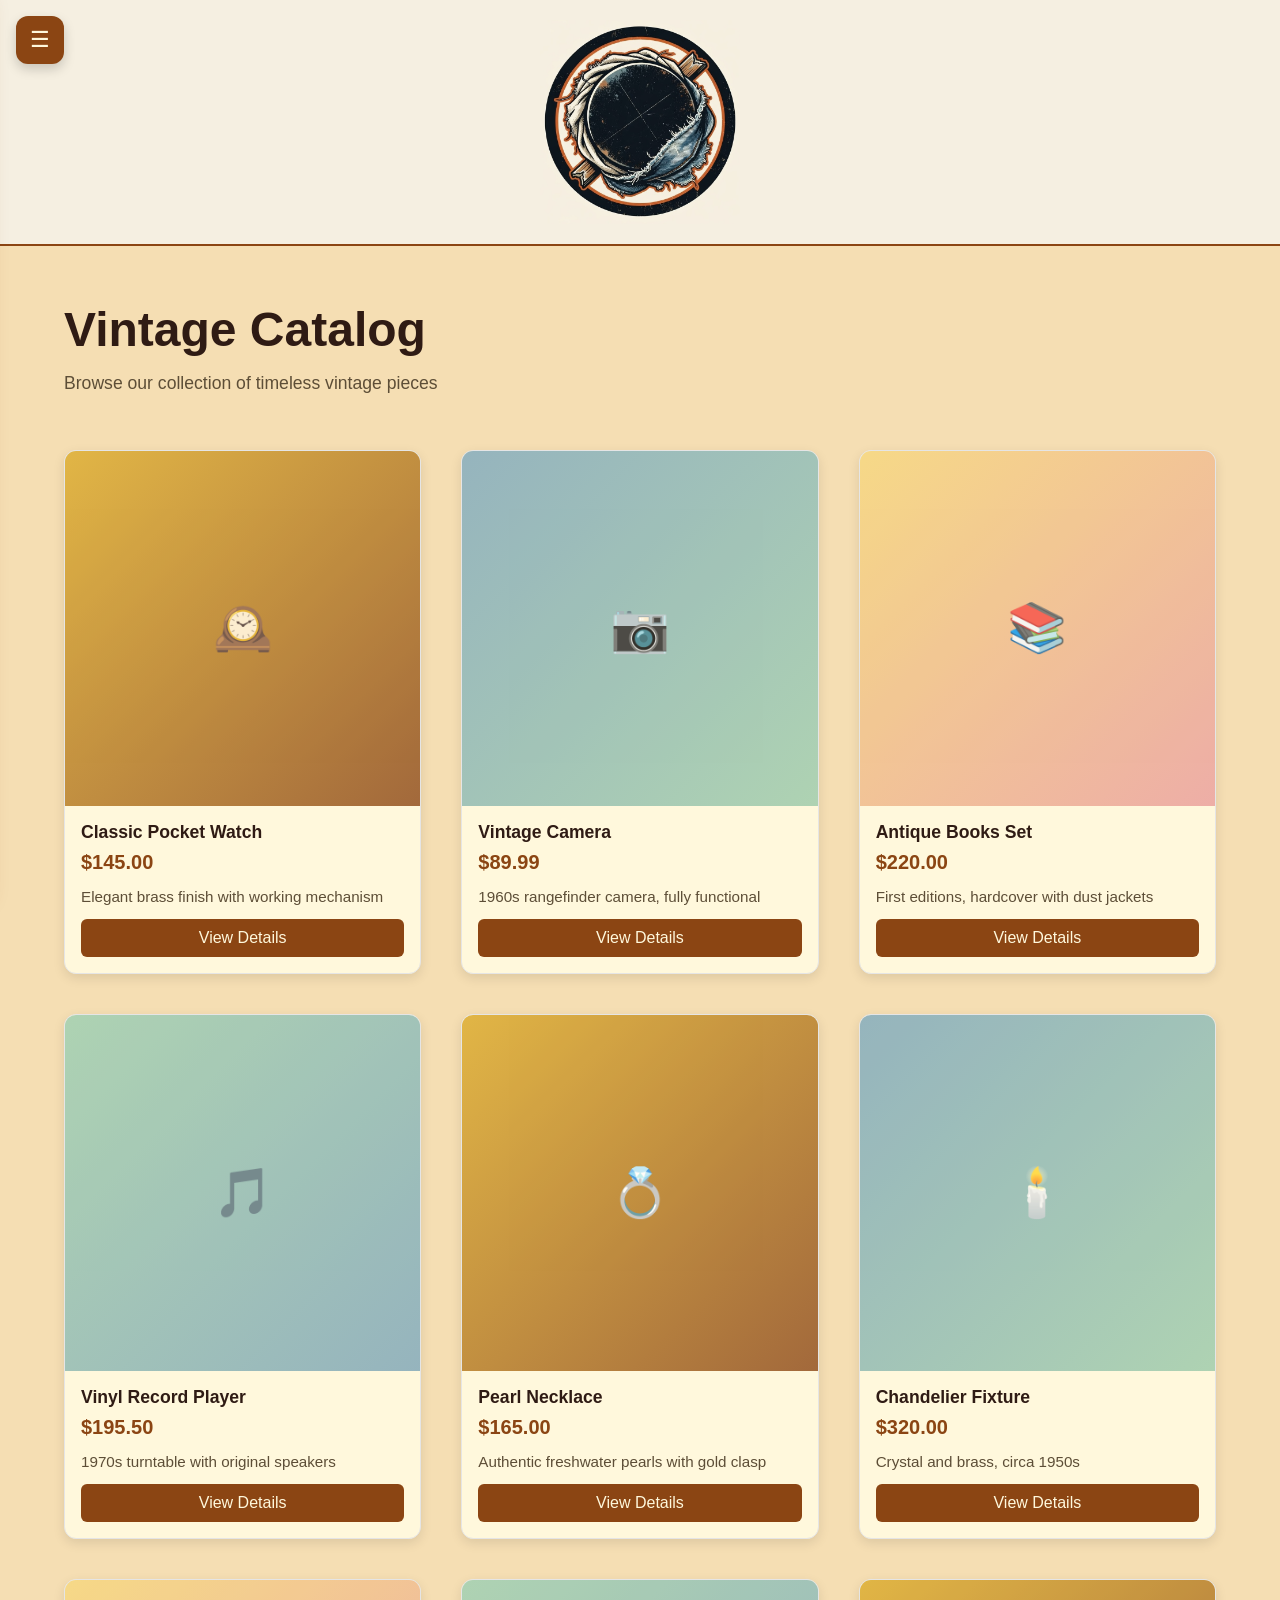
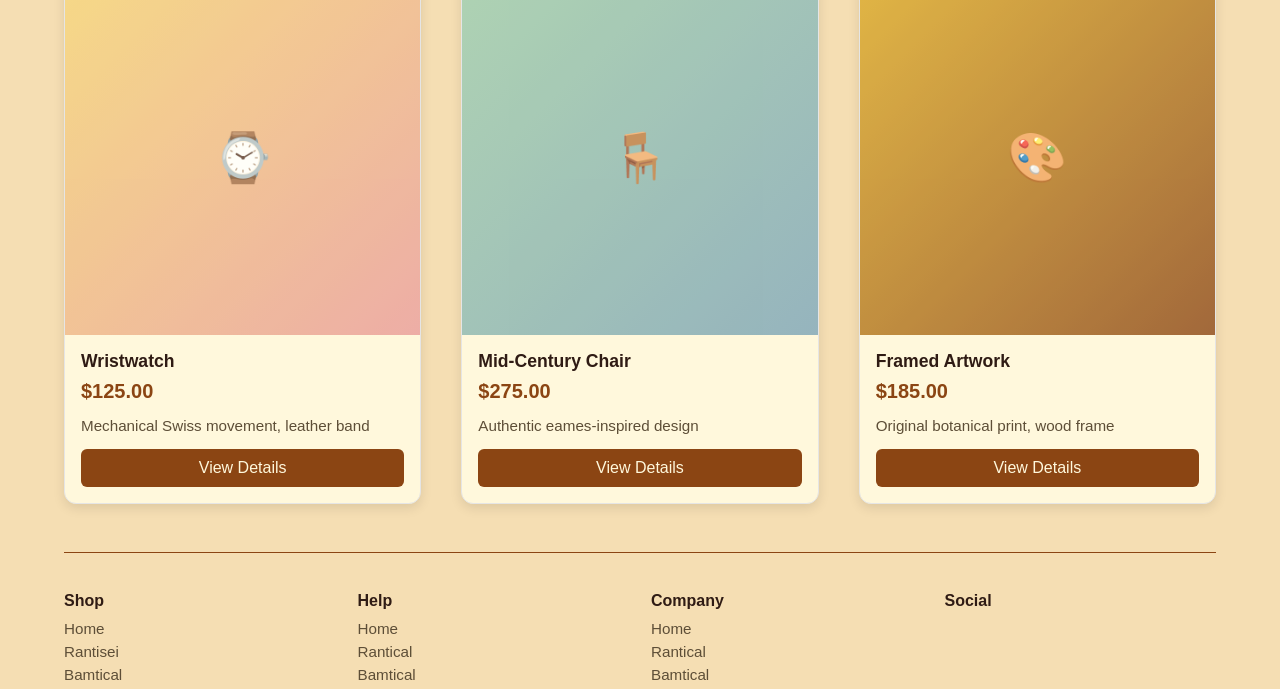
==== catalog.html @ 153472b5 "color scheme" ====
<!DOCTYPE html>
<html lang="en">
<head>
  <meta charset="UTF-8">
  <meta name="viewport" content="width=device-width, initial-scale=1.0">
  <title>Catalog - Vintage Shop</title>
  <link rel="stylesheet" href="style.css">
  <style>
    .catalog-header {
      padding: 24px 0;
      margin-bottom: 32px;
    }

    .catalog-header h1 {
      font-size: clamp(2rem, 4vw, 3rem);
      margin: 0 0 16px 0;
      color: var(--text);
    }

    .catalog-header p {
      font-size: 1.1rem;
      color: var(--muted);
      margin: 0;
    }

    .catalog-grid {
      display: grid;
      grid-template-columns: repeat(auto-fill, minmax(280px, 1fr));
      gap: 40px;
      margin-bottom: 48px;
    }

    .catalog-item {
      background: var(--white);
      border-radius: 12px;
      overflow: hidden;
      box-shadow: 0 4px 12px rgba(0, 0, 0, 0.1);
      transition: transform 0.3s ease, box-shadow 0.3s ease;
      border: 1px solid #e5e5e5;
    }

    .catalog-item:hover {
      transform: translateY(-8px);
      box-shadow: 0 8px 20px rgba(0, 0, 0, 0.15);
    }

    .catalog-item-image {
      width: 100%;
      aspect-ratio: 1 / 1;
      background: linear-gradient(135deg, var(--card) 0%, var(--card2) 100%);
      display: flex;
      align-items: center;
      justify-content: center;
      font-size: 3rem;
      color: var(--white);
      opacity: 0.8;
    }

    .catalog-item-image.alt1 { background: linear-gradient(135deg, #7ba3b6 0%, #9ac9a8 100%); }
    .catalog-item-image.alt2 { background: linear-gradient(135deg, #f4d172 0%, #e99b99 100%); }
    .catalog-item-image.alt3 { background: linear-gradient(135deg, #9ac9a8 0%, #7ba3b6 100%); }

    .catalog-item-content {
      padding: 16px;
    }

    .catalog-item-title {
      font-size: 1.1rem;
      font-weight: 600;
      color: var(--text);
      margin: 0 0 8px 0;
    }

    .catalog-item-price {
      font-size: 1.25rem;
      font-weight: 700;
      color: var(--card2);
      margin: 0 0 12px 0;
    }

    .catalog-item-description {
      font-size: 0.95rem;
      color: var(--muted);
      margin: 0 0 12px 0;
      line-height: 1.4;
    }

    .catalog-item-btn {
      width: 100%;
      padding: 10px;
      border: none;
      background: var(--accent);
      color: var(--white);
      border-radius: 6px;
      font-size: 1rem;
      cursor: pointer;
      transition: background 0.3s ease;
    }

    .catalog-item-btn:hover {
      background: #0f1d30;
    }

    @media (max-width: 768px) {
      .catalog-grid {
        grid-template-columns: repeat(auto-fill, minmax(180px, 1fr));
        gap: 16px;
      }

      .container {
        padding: 20px;
      }

      .catalog-header {
        padding: 16px 0;
        margin-bottom: 24px;
      }
    }
  </style>
</head>
<body>
  <header class="header">
    <img src="imgs/logo2.png" alt="Vintage Shop Logo" class="logo">
  </header>
  <button id="menuToggle" class="menu-toggle" aria-label="Open navigation">☰</button>

  <aside id="sideNav" class="side-nav" aria-hidden="true">
    <button id="closeNav" class="close-nav" aria-label="Close navigation">×</button>
    <nav>
      <a href="index.html">Home</a>
      <a href="catalog.html">Shop</a>
      <a href="index.html#newsletter">Newsletter</a>
      <a href="#help">Help</a>
      <a href="#company">Company</a>
    </nav>
  </aside>

  <div id="navOverlay" class="nav-overlay" aria-hidden="true"></div>

  <main class="container">
    <section class="catalog-header">
      <h1>Vintage Catalog</h1>
      <p>Browse our collection of timeless vintage pieces</p>
    </section>

    <section class="catalog-grid">
      <div class="catalog-item">
        <div class="catalog-item-image">🕰️</div>
        <div class="catalog-item-content">
          <h3 class="catalog-item-title">Classic Pocket Watch</h3>
          <p class="catalog-item-price">$145.00</p>
          <p class="catalog-item-description">Elegant brass finish with working mechanism</p>
          <button class="catalog-item-btn">View Details</button>
        </div>
      </div>

      <div class="catalog-item">
        <div class="catalog-item-image alt1">📷</div>
        <div class="catalog-item-content">
          <h3 class="catalog-item-title">Vintage Camera</h3>
          <p class="catalog-item-price">$89.99</p>
          <p class="catalog-item-description">1960s rangefinder camera, fully functional</p>
          <button class="catalog-item-btn">View Details</button>
        </div>
      </div>

      <div class="catalog-item">
        <div class="catalog-item-image alt2">📚</div>
        <div class="catalog-item-content">
          <h3 class="catalog-item-title">Antique Books Set</h3>
          <p class="catalog-item-price">$220.00</p>
          <p class="catalog-item-description">First editions, hardcover with dust jackets</p>
          <button class="catalog-item-btn">View Details</button>
        </div>
      </div>

      <div class="catalog-item">
        <div class="catalog-item-image alt3">🎵</div>
        <div class="catalog-item-content">
          <h3 class="catalog-item-title">Vinyl Record Player</h3>
          <p class="catalog-item-price">$195.50</p>
          <p class="catalog-item-description">1970s turntable with original speakers</p>
          <button class="catalog-item-btn">View Details</button>
        </div>
      </div>

      <div class="catalog-item">
        <div class="catalog-item-image">💍</div>
        <div class="catalog-item-content">
          <h3 class="catalog-item-title">Pearl Necklace</h3>
          <p class="catalog-item-price">$165.00</p>
          <p class="catalog-item-description">Authentic freshwater pearls with gold clasp</p>
          <button class="catalog-item-btn">View Details</button>
        </div>
      </div>

      <div class="catalog-item">
        <div class="catalog-item-image alt1">🕯️</div>
        <div class="catalog-item-content">
          <h3 class="catalog-item-title">Chandelier Fixture</h3>
          <p class="catalog-item-price">$320.00</p>
          <p class="catalog-item-description">Crystal and brass, circa 1950s</p>
          <button class="catalog-item-btn">View Details</button>
        </div>
      </div>

      <div class="catalog-item">
        <div class="catalog-item-image alt2">⌚</div>
        <div class="catalog-item-content">
          <h3 class="catalog-item-title">Wristwatch</h3>
          <p class="catalog-item-price">$125.00</p>
          <p class="catalog-item-description">Mechanical Swiss movement, leather band</p>
          <button class="catalog-item-btn">View Details</button>
        </div>
      </div>

      <div class="catalog-item">
        <div class="catalog-item-image alt3">🪑</div>
        <div class="catalog-item-content">
          <h3 class="catalog-item-title">Mid-Century Chair</h3>
          <p class="catalog-item-price">$275.00</p>
          <p class="catalog-item-description">Authentic eames-inspired design</p>
          <button class="catalog-item-btn">View Details</button>
        </div>
      </div>

      <div class="catalog-item">
        <div class="catalog-item-image">🎨</div>
        <div class="catalog-item-content">
          <h3 class="catalog-item-title">Framed Artwork</h3>
          <p class="catalog-item-price">$185.00</p>
          <p class="catalog-item-description">Original botanical print, wood frame</p>
          <button class="catalog-item-btn">View Details</button>
        </div>
      </div>
    </section>

    <footer class="footer-grid">
      <div>
        <h4>Shop</h4>
        <a href="#">Home</a>
        <a href="#">Rantisei</a>
        <a href="#">Bamtical</a>
      </div>
      <div>
        <h4>Help</h4>
        <a href="#">Home</a>
        <a href="#">Rantical</a>
        <a href="#">Bamtical</a>
      </div>
      <div>
        <h4>Company</h4>
        <a href="#">Home</a>
        <a href="#">Rantical</a>
        <a href="#">Bamtical</a>
      </div>
      <div>
        <h4>Social</h4>
        <div class="social-icons">
          <span></span><span></span><span></span><span></span><span></span><span></span>
        </div>
      </div>
    </footer>
  </main>

  <script src="script.js"></script>
</body>
</html>
---- style.css ----
﻿:root {
  --bg: #F5DEB3; /* Wheat */
  --card: #DAA520; /* Goldenrod */
  --card2: #8B4513; /* Saddle Brown */
  --text: #2F1B14; /* Dark brown */
  --muted: #5D4E37; /* Medium brown */
  --accent: #8B4513; /* Saddle Brown */
  --white: #FFF8DC; /* Cream */
}

* { box-sizing: border-box; }

html,
body {
  margin: 0;
  padding: 0;
  width: 100%;
  height: 100%;
}

body {
  min-height: 100vh;
  font-family: 'Segoe UI', Tahoma, Geneva, Verdana, sans-serif;
  background: var(--bg);
  color: var(--text);
  display: flex;
  flex-direction: column;
}

.header {
  display: flex;
  justify-content: center;
  padding: 20px;
  background: #f5efe1;
  border-bottom: 2px solid var(--accent);
}

.logo {
  max-width: 200px;
  height: auto;
}

.container {
  width: min(95vw, 1240px);
  max-width: 1240px;
  min-height: 100vh;
  margin: 0 auto;
  padding: 32px;
  transition: margin-left 0.28s ease;
}

.container.nav-open {
  margin-left: min(320px, 80vw);
}

.carousel-wrapper {
  display: flex;
  align-items: center;
  justify-content: center;
  width: 100%;
  max-width: 1240px;
  margin: 0 auto;
  min-height: 70vh;
  padding: 28px 0;
  position: relative;
}

.slideshow {
  position: relative;
  width: min(58vw, 760px);
  min-width: 320px;
  aspect-ratio: 16 / 8;
  border-radius: 16px;
  overflow: hidden;
  border: 2px solid var(--accent);
  box-shadow: 0 8px 24px rgba(0, 0, 0, 0.18);
  margin: 0 auto;
}

.slide {
  position: absolute;
  inset: 0;
  opacity: 0;
  transition: opacity 1s ease;
  background-size: cover;
  background-position: center;
}

.slide.active {
  opacity: 1;
}

.slide-1 { background-color: #DAA520; }
.slide-2 { background-color: #8B4513; }
.slide-3 { background-color: #F5DEB3; }
.slide-4 { background-color: #DEB887; }
.slide-5 { background-color: #CD853F; }
.carousel-card.hero-promo {
  background-color: var(--card2);
}

.carousel-card .hero-overlay {
  position: absolute;
  inset: 0;
  opacity: 0.05;
  background-image: linear-gradient(135deg, #ffffff 0%, #1b2c41 100%);
}

.carousel-card .hero-content,
.carousel-card .hero-promo {
  position: relative;
  z-index: 1;
}

.carousel-card.nearby {
  opacity: 0.72;
  transform: scale(0.92);
}

.carousel-card.active {
  opacity: 1;
  transform: scale(1);
  z-index: 3;
}

.carousel-btn {
  width: 44px;
  height: 44px;
  border: none;
  border-radius: 50%;
  background: var(--accent);
  color: var(--white);
  font-size: 1.45rem;
  cursor: pointer;
  display: flex;
  align-items: center;
  justify-content: center;
  z-index: 1004;
}

.carousel-btn:hover {
  background: #0f1d30;
}

@media (max-width: 860px) {
  .carousel-wrapper { flex-direction: column; min-height: auto; padding: 18px 0; }
  .carousel-btn { width: 36px; height: 36px; font-size: 1.25rem; }
  .hero-card { min-width: 80vw; aspect-ratio: auto; }
  .carousel-track { gap: 20px; }
}

.hero-card h1,
.hero-card h2,
.carousel-card h1,
.carousel-card h2 {
  font-size: clamp(2rem, 4vw, 4rem);
}

.hero-card p,
.carousel-card p {
  font-size: clamp(1.1rem, 2vw, 1.25rem);
}

.btn {
  padding: 14px 24px;
  font-size: 1.1rem;
}

.menu-toggle {
  position: fixed;
  top: 16px;
  left: 16px;
  z-index: 1003;
  width: 48px;
  height: 48px;
  border: none;
  border-radius: 12px;
  background: var(--accent);
  color: var(--white);
  font-size: 1.35rem;
  cursor: pointer;
  box-shadow: 0 5px 12px rgba(0,0,0,.18);
}

.side-nav {
  position: fixed;
  top: 0;
  left: 0;
  width: min(320px, 80vw);
  height: 100%;
  background: var(--white);
  border-right: 1px solid var(--accent);
  box-shadow: 4px 0 18px rgba(139, 69, 19, 0.25);
  transform: translateX(-105%);
  transition: transform 0.28s ease;
  z-index: 1002;
  padding: 24px 18px;
}

.side-nav.open {
  transform: translateX(0);
}

.side-nav .close-nav {
  background: transparent;
  border: none;
  font-size: 1.6rem;
  color: var(--accent);
  cursor: pointer;
  padding: 0;
  margin-bottom: 20px;
}

.side-nav nav a {
  display: block;
  margin: 12px 0;
  color: var(--accent);
  font-size: 1.05rem;
  text-decoration: none;
  font-weight: 600;
}

.side-nav nav a:hover {
  color: #164265;
}

.nav-overlay {
  position: fixed;
  top: 0;
  left: 0;
  width: 100%;
  height: 100%;
  background: rgba(24, 37, 58, 0.45);
  opacity: 0;
  pointer-events: none;
  transition: opacity 0.28s ease;
  z-index: 1001;
}

.nav-overlay.open {
  opacity: 1;
  pointer-events: auto;
}

.hero-grid {
  display: grid;
  grid-template-columns: 2fr 1fr;
  gap: 24px;
}

.hero-card {
  position: relative;
  min-height: 320px;
  border: 2px solid var(--accent);
  border-radius: 12px;
  padding: 24px;
  background-color: var(--card);
  color: var(--accent);
  overflow: hidden;
}

.hero-main { background-color: var(--card); }
.hero-promo { background-color: var(--card2); }

.hero-overlay {
  position: absolute;
  inset: 0;
  opacity: 0.05;
  background-image: linear-gradient(135deg, #ffffff 0%, #1b2c41 100%);
}

.hero-content,
.hero-promo {
  position: relative;
  z-index: 1;
}

.hero-card h1,
.hero-card h2 {
  margin: 0 0 14px;
  font-size: clamp(1.75rem, 2.5vw + 0.4rem, 3rem);
  letter-spacing: 0.03em;
}

.hero-card p {
  margin: 0 0 20px;
  line-height: 1.4;
  font-size: 1.05rem;
}

.btn {
  display: inline-block;
  padding: 12px 20px;
  border-radius: 8px;
  background-color: var(--accent);
  color: var(--white);
  text-decoration: none;
  font-weight: 600;
}

.btn-outline {
  background-color: transparent;
  border: 2px solid var(--accent);
  color: var(--accent);
}

.newsletter {
  margin: 32px 0 24px;
}

.newsletter h3 {
  margin: 0 0 12px;
  font-size: 1.6rem;
}

.newsletter-form {
  display: flex;
  gap: 10px;
  border: 2px solid var(--accent);
  border-radius: 10px;
  background: var(--white);
  padding: 10px;
}

.newsletter-form input {
  flex: 1;
  border: none;
  padding: 12px;
  font-size: 1rem;
  outline: none;
}

.newsletter-form button {
  background: var(--accent);
  color: var(--white);
  border: none;
  border-radius: 8px;
  padding: 12px 18px;
  font-weight: 600;
  cursor: pointer;
}

.footer-grid {
  display: grid;
  grid-template-columns: repeat(4, minmax(0, 1fr));
  gap: 22px;
  border-top: 1px solid var(--accent);
  padding-top: 18px;
}

.footer-grid h4 {
  margin-bottom: 10px;
}

.footer-grid a {
  display: block;
  text-decoration: none;
  color: var(--muted);
  margin-bottom: 6px;
  font-size: 0.95rem;
}

.social-icons {
  display: flex;
  flex-wrap: wrap;
  gap: 8px;
  font-size: 1.2rem;
}

@media (max-width: 860px) {
  .hero-grid { grid-template-columns: 1fr; }
  .footer-grid { grid-template-columns: 1fr 1fr; }
}

@media (max-width: 560px) {
  .container { padding: 16px; }
  .footer-grid { grid-template-columns: 1fr; }
  .hero-card { min-height: 260px; }
}
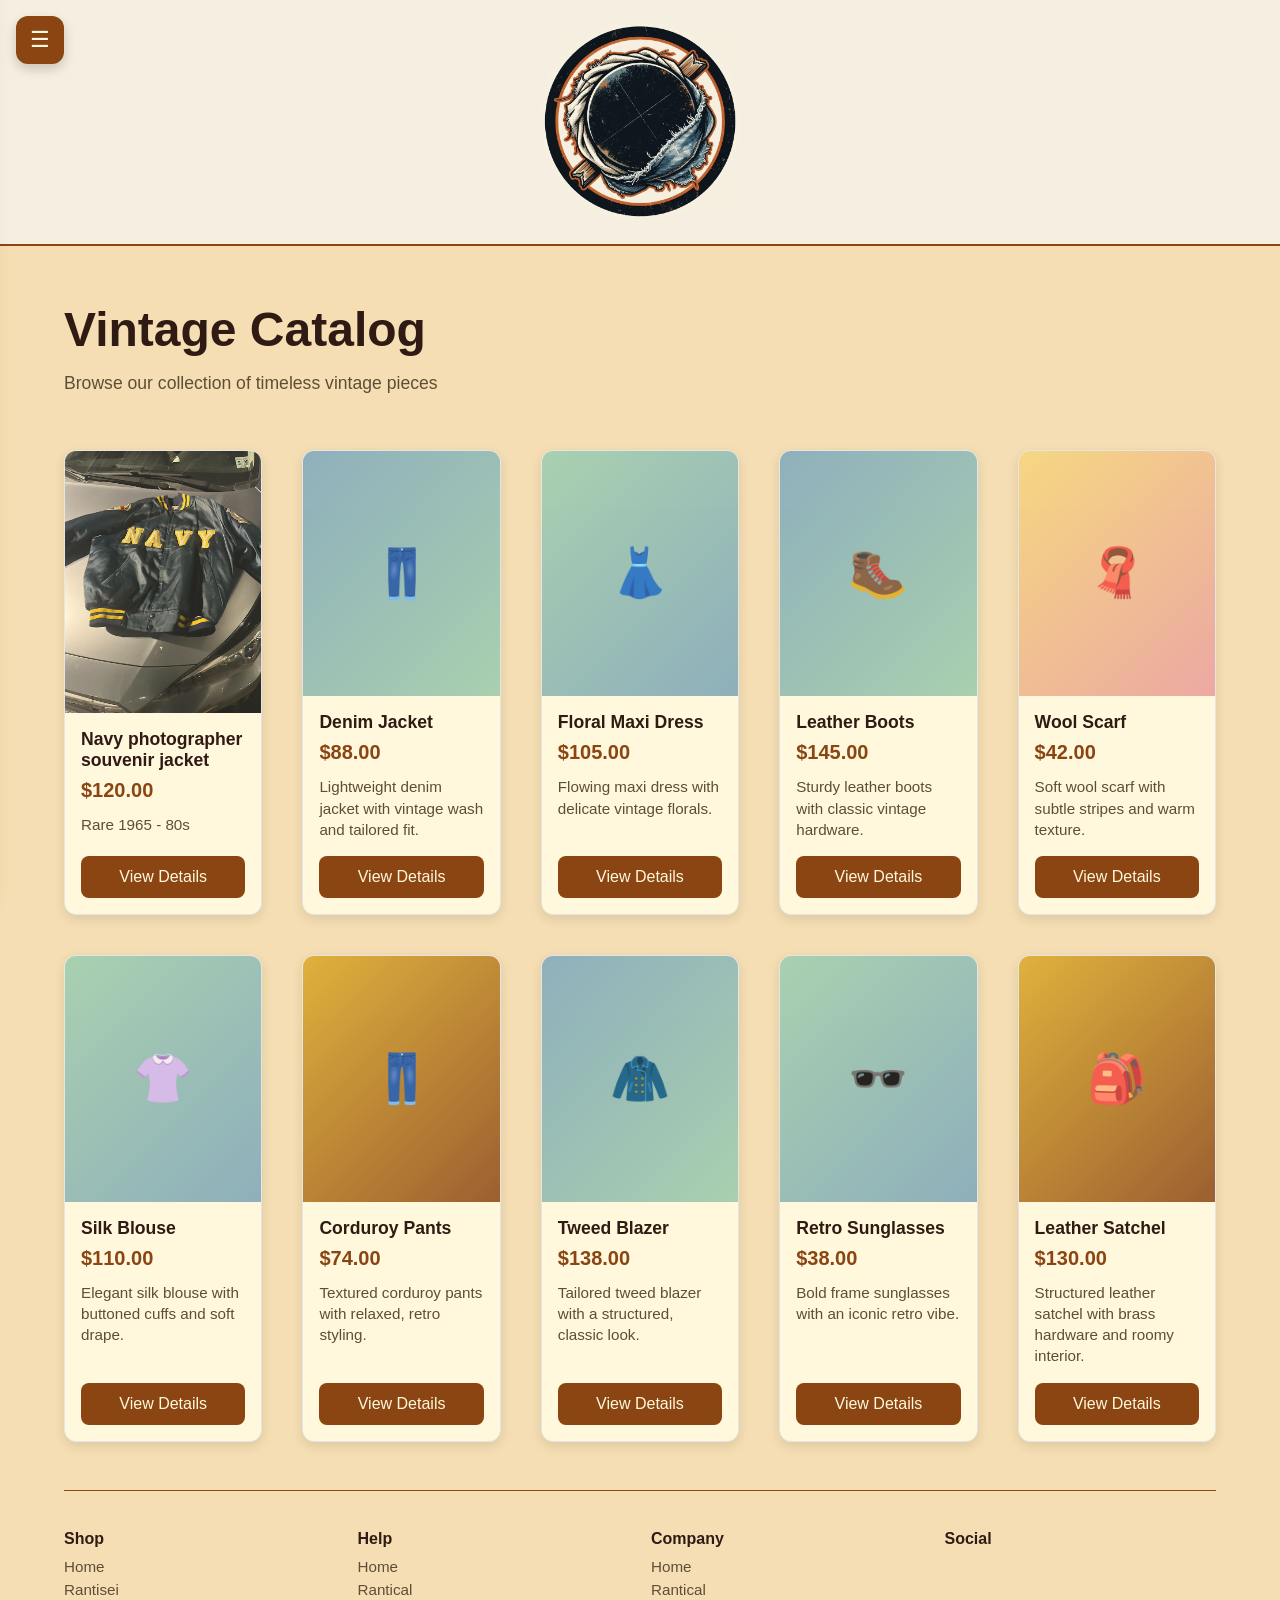
==== commit 26cec102: "huge progress" ====
--- a/catalog.html
+++ b/catalog.html
@@ -25,7 +25,7 @@
 
     .catalog-grid {
       display: grid;
-      grid-template-columns: repeat(auto-fill, minmax(280px, 1fr));
+      grid-template-columns: repeat(5, minmax(180px, 1fr));
       gap: 40px;
       margin-bottom: 48px;
     }
@@ -37,6 +37,8 @@
       box-shadow: 0 4px 12px rgba(0, 0, 0, 0.1);
       transition: transform 0.3s ease, box-shadow 0.3s ease;
       border: 1px solid #e5e5e5;
+      display: flex;
+      flex-direction: column;
     }
 
     .catalog-item:hover {
@@ -46,14 +48,22 @@
 
     .catalog-item-image {
       width: 100%;
-      aspect-ratio: 1 / 1;
+      aspect-ratio: 4 / 5;
       background: linear-gradient(135deg, var(--card) 0%, var(--card2) 100%);
       display: flex;
       align-items: center;
       justify-content: center;
       font-size: 3rem;
       color: var(--white);
-      opacity: 0.8;
+      opacity: 0.85;
+      position: relative;
+    }
+
+    .catalog-item-image img {
+      width: 100%;
+      height: 100%;
+      object-fit: cover;
+      display: block;
     }
 
     .catalog-item-image.alt1 { background: linear-gradient(135deg, #7ba3b6 0%, #9ac9a8 100%); }
@@ -62,6 +72,9 @@
 
     .catalog-item-content {
       padding: 16px;
+      flex: 1;
+      display: flex;
+      flex-direction: column;
     }
 
     .catalog-item-title {
@@ -81,17 +94,18 @@
     .catalog-item-description {
       font-size: 0.95rem;
       color: var(--muted);
-      margin: 0 0 12px 0;
+      margin: 0 0 16px 0;
       line-height: 1.4;
+      flex: 1;
     }
 
     .catalog-item-btn {
       width: 100%;
-      padding: 10px;
+      padding: 12px;
       border: none;
       background: var(--accent);
       color: var(--white);
-      border-radius: 6px;
+      border-radius: 8px;
       font-size: 1rem;
       cursor: pointer;
       transition: background 0.3s ease;
@@ -99,6 +113,158 @@
 
     .catalog-item-btn:hover {
       background: #0f1d30;
+    }
+
+    .catalog-modal {
+      position: fixed;
+      inset: 0;
+      display: none;
+      align-items: center;
+      justify-content: center;
+      z-index: 10010;
+    }
+
+    .catalog-modal.open {
+      display: flex;
+    }
+
+    .catalog-modal-overlay {
+      position: absolute;
+      inset: 0;
+      background: rgba(15, 29, 48, 0.65);
+      backdrop-filter: blur(1px);
+    }
+
+    .catalog-modal-dialog {
+      position: relative;
+      width: min(95vw, 1080px);
+      max-height: 90vh;
+      background: var(--white);
+      border-radius: 24px;
+      overflow: hidden;
+      box-shadow: 0 18px 45px rgba(0, 0, 0, 0.2);
+      z-index: 1;
+      display: grid;
+      grid-template-columns: 1.4fr 1fr;
+      gap: 24px;
+      padding: 32px;
+    }
+
+    .modal-close {
+      position: absolute;
+      top: 18px;
+      right: 18px;
+      width: 42px;
+      height: 42px;
+      border: none;
+      border-radius: 50%;
+      background: var(--text);
+      color: var(--white);
+      font-size: 1.5rem;
+      cursor: pointer;
+      z-index: 2;
+    }
+
+    .modal-carousel {
+      position: relative;
+      background: #f7f2e8;
+      border-radius: 18px;
+      overflow: hidden;
+      min-height: 420px;
+    }
+
+    .modal-slide {
+      position: absolute;
+      inset: 0;
+      display: none;
+      font-size: clamp(1rem, 2vw, 1.25rem);
+      color: #fff;
+      text-align: center;
+      padding: 0;
+      background: linear-gradient(135deg, #c59f70 0%, #8b5e34 100%);
+    }
+
+    .modal-slide img {
+      width: 100%;
+      height: 100%;
+      object-fit: cover;
+      display: block;
+    }
+
+    .modal-slide.active {
+      display: block;
+    }
+
+    .modal-info {
+      display: flex;
+      flex-direction: column;
+      justify-content: center;
+    }
+
+    .modal-info h2 {
+      margin: 0 0 12px 0;
+      font-size: clamp(2rem, 3vw, 2.5rem);
+      color: var(--text);
+    }
+
+    .modal-price {
+      font-size: 1.5rem;
+      font-weight: 700;
+      color: var(--card2);
+      margin: 0 0 16px 0;
+    }
+
+    .modal-description {
+      color: var(--muted);
+      line-height: 1.7;
+      margin: 0 0 20px 0;
+    }
+
+    .modal-details {
+      list-style: none;
+      padding: 0;
+      margin: 0;
+      display: grid;
+      gap: 10px;
+    }
+
+    .modal-details li {
+      background: #f5efe1;
+      border-radius: 12px;
+      padding: 12px 14px;
+      color: var(--text);
+      font-size: 0.98rem;
+    }
+
+    .modal-controls {
+      display: flex;
+      justify-content: space-between;
+      gap: 12px;
+      margin-top: 24px;
+    }
+
+    .modal-controls button {
+      flex: 1;
+      padding: 12px 16px;
+      border: none;
+      background: var(--accent);
+      color: var(--white);
+      border-radius: 12px;
+      cursor: pointer;
+      font-weight: 600;
+      transition: background 0.3s ease;
+    }
+
+    .modal-controls button:hover {
+      background: var(--card2);
+    }
+
+    @media (max-width: 1080px) {
+      .catalog-modal-dialog {
+        grid-template-columns: 1fr;
+        max-height: 85vh;
+        padding: 24px;
+      }
     }
 
     @media (max-width: 768px) {
@@ -114,6 +280,23 @@
       .catalog-header {
         padding: 16px 0;
         margin-bottom: 24px;
+      }
+
+      .catalog-modal-dialog {
+        width: 100vw;
+        height: 100vh;
+        max-height: none;
+        border-radius: 0;
+        padding: 20px;
+      }
+
+      .modal-close {
+        top: 14px;
+        right: 14px;
+      }
+
+      .modal-carousel {
+        min-height: 320px;
       }
     }
   </style>
@@ -129,9 +312,7 @@
     <nav>
       <a href="index.html">Home</a>
       <a href="catalog.html">Shop</a>
-      <a href="index.html#newsletter">Newsletter</a>
-      <a href="#help">Help</a>
-      <a href="#company">Company</a>
+      <a href="contact.html">Contact</a>
     </nav>
   </aside>
 
@@ -144,96 +325,131 @@
     </section>
 
     <section class="catalog-grid">
-      <div class="catalog-item">
-        <div class="catalog-item-image">🕰️</div>
-        <div class="catalog-item-content">
-          <h3 class="catalog-item-title">Classic Pocket Watch</h3>
+      <article class="catalog-item">
+        <div class="catalog-item-image">
+          <img src="imgs/Jacket1.jpg" alt="Navy photographer souvenir jacket">
+        </div>
+        <div class="catalog-item-content">
+          <h3 class="catalog-item-title">Navy photographer souvenir jacket</h3>
+          <p class="catalog-item-price">$120.00</p>
+          <p class="catalog-item-description">Rare 1965 - 80s</p>
+          <button class="catalog-item-btn" type="button" data-title="Navy Photographer Souvenir Jacket" data-price="$120.00" data-description="Photographer souvenir jacket with two rare patches on a late 60s Lee Western Snow Pac jacket. 1970s death rattled patch. 1965 Vietnam War helicopter patch." data-details="Size: M-L" data-images="jacket1.jpg|jacket2.jpg|jacket3.jpg">View Details</button>
+        </div>
+      </article>
+
+      <article class="catalog-item">
+        <div class="catalog-item-image alt1">👖</div>
+        <div class="catalog-item-content">
+          <h3 class="catalog-item-title">Denim Jacket</h3>
+          <p class="catalog-item-price">$88.00</p>
+          <p class="catalog-item-description">Lightweight denim jacket with vintage wash and tailored fit.</p>
+          <button class="catalog-item-btn" type="button" data-title="Denim Jacket" data-price="$88.00" data-description="A retro-inspired denim jacket with a worn-in finish and structured silhouette." data-details="100% cotton|Button closure|Size M shown|Machine wash cold" data-images="Front view|Sleeve detail|Back view">View Details</button>
+        </div>
+      </article>
+
+      <article class="catalog-item">
+        <div class="catalog-item-image alt3">👗</div>
+        <div class="catalog-item-content">
+          <h3 class="catalog-item-title">Floral Maxi Dress</h3>
+          <p class="catalog-item-price">$105.00</p>
+          <p class="catalog-item-description">Flowing maxi dress with delicate vintage florals.</p>
+          <button class="catalog-item-btn" type="button" data-title="Floral Maxi Dress" data-price="$105.00" data-description="Lightweight fabric, tiered skirt, and soft floral prints for an elegant look." data-details="Poly blend|Floor length|Side pockets|Hand wash" data-images="Front view|Detail print|Back view">View Details</button>
+        </div>
+      </article>
+
+      <article class="catalog-item">
+        <div class="catalog-item-image alt1">🥾</div>
+        <div class="catalog-item-content">
+          <h3 class="catalog-item-title">Leather Boots</h3>
           <p class="catalog-item-price">$145.00</p>
-          <p class="catalog-item-description">Elegant brass finish with working mechanism</p>
-          <button class="catalog-item-btn">View Details</button>
+          <p class="catalog-item-description">Sturdy leather boots with classic vintage hardware.</p>
+          <button class="catalog-item-btn" type="button" data-title="Leather Boots" data-price="$145.00" data-description="Durable leather boot with lace-up front and polished finish." data-details="Genuine leather|Rubber sole|Ankle height|Condition: excellent" data-images="Side view|Sole detail|Top view">View Details</button>
+        </div>
+      </article>
+
+      <article class="catalog-item">
+        <div class="catalog-item-image alt2">🧣</div>
+        <div class="catalog-item-content">
+          <h3 class="catalog-item-title">Wool Scarf</h3>
+          <p class="catalog-item-price">$42.00</p>
+          <p class="catalog-item-description">Soft wool scarf with subtle stripes and warm texture.</p>
+          <button class="catalog-item-btn" type="button" data-title="Wool Scarf" data-price="$42.00" data-description="Cozy wool scarf with timeless styling, perfect for cooler days." data-details="100% wool|One size|Hand wash|Soft texture" data-images="Folded view|Fabric close-up|Wrapped view">View Details</button>
+        </div>
+      </article>
+
+      <article class="catalog-item">
+        <div class="catalog-item-image alt3">👚</div>
+        <div class="catalog-item-content">
+          <h3 class="catalog-item-title">Silk Blouse</h3>
+          <p class="catalog-item-price">$110.00</p>
+          <p class="catalog-item-description">Elegant silk blouse with buttoned cuffs and soft drape.</p>
+          <button class="catalog-item-btn" type="button" data-title="Silk Blouse" data-price="$110.00" data-description="Light silk blouse with refined finish and structured collar." data-details="100% silk|Button cuffs|Dry clean only|Vintage cut" data-images="Front view|Sleeve detail|Collar detail">View Details</button>
+        </div>
+      </article>
+
+      <article class="catalog-item">
+        <div class="catalog-item-image">👖</div>
+        <div class="catalog-item-content">
+          <h3 class="catalog-item-title">Corduroy Pants</h3>
+          <p class="catalog-item-price">$74.00</p>
+          <p class="catalog-item-description">Textured corduroy pants with relaxed, retro styling.</p>
+          <button class="catalog-item-btn" type="button" data-title="Corduroy Pants" data-price="$74.00" data-description="Soft corduroy with a relaxed leg and high-waisted silhouette." data-details="Cotton blend|High rise|Vintage fit|Machine wash cold" data-images="Front view|Back pocket|Fabric detail">View Details</button>
+        </div>
+      </article>
+
+      <article class="catalog-item">
+        <div class="catalog-item-image alt1">🧥</div>
+        <div class="catalog-item-content">
+          <h3 class="catalog-item-title">Tweed Blazer</h3>
+          <p class="catalog-item-price">$138.00</p>
+          <p class="catalog-item-description">Tailored tweed blazer with a structured, classic look.</p>
+          <button class="catalog-item-btn" type="button" data-title="Tweed Blazer" data-price="$138.00" data-description="Crisp tweed blazer with gold buttons and vintage-inspired cut." data-details="Wool blend|Single breasted|Fully lined|Dry clean only" data-images="Front view|Button detail|Lapel detail">View Details</button>
+        </div>
+      </article>
+
+      <article class="catalog-item">
+        <div class="catalog-item-image alt3">🕶️</div>
+        <div class="catalog-item-content">
+          <h3 class="catalog-item-title">Retro Sunglasses</h3>
+          <p class="catalog-item-price">$38.00</p>
+          <p class="catalog-item-description">Bold frame sunglasses with an iconic retro vibe.</p>
+          <button class="catalog-item-btn" type="button" data-title="Retro Sunglasses" data-price="$38.00" data-description="Stylish sunglasses with UV protection and a vintage-inspired shape." data-details="UV400 protection|Plastic frame|One size|Lightweight" data-images="Front view|Side view|Case view">View Details</button>
+        </div>
+      </article>
+
+      <article class="catalog-item">
+        <div class="catalog-item-image">🎒</div>
+        <div class="catalog-item-content">
+          <h3 class="catalog-item-title">Leather Satchel</h3>
+          <p class="catalog-item-price">$130.00</p>
+          <p class="catalog-item-description">Structured leather satchel with brass hardware and roomy interior.</p>
+          <button class="catalog-item-btn" type="button" data-title="Leather Satchel" data-price="$130.00" data-description="Classic leather satchel with adjustable strap and fitted compartments." data-details="Genuine leather|Brass hardware|Interior pockets|Vintage finish" data-images="Front view|Interior view|Strap detail">View Details</button>
+        </div>
+      </article>
+    </section>
+
+    <div id="catalogModal" class="catalog-modal" aria-hidden="true">
+      <div class="catalog-modal-overlay"></div>
+      <div class="catalog-modal-dialog" role="dialog" aria-modal="true" aria-labelledby="modalTitle">
+        <button class="modal-close" aria-label="Close details">×</button>
+        <div class="modal-carousel">
+          <div class="modal-slide active" data-label="Front View"></div>
+          <div class="modal-slide" data-label="Side View"></div>
+          <div class="modal-slide" data-label="Detail View"></div>
+        </div>
+        <div class="modal-info">
+          <h2 id="modalTitle">Item title</h2>
+          <p class="modal-price">$0.00</p>
+          <p class="modal-description">Item description goes here. This space will show more details about the selected product.</p>
+          <ul class="modal-details">
+          </ul>
+          <div class="modal-controls">
+            <button class="modal-prev" type="button">Previous</button>
+            <button class="modal-next" type="button">Next</button>
+          </div>
         </div>
       </div>
-
-      <div class="catalog-item">
-        <div class="catalog-item-image alt1">📷</div>
-        <div class="catalog-item-content">
-          <h3 class="catalog-item-title">Vintage Camera</h3>
-          <p class="catalog-item-price">$89.99</p>
-          <p class="catalog-item-description">1960s rangefinder camera, fully functional</p>
-          <button class="catalog-item-btn">View Details</button>
-        </div>
-      </div>
-
-      <div class="catalog-item">
-        <div class="catalog-item-image alt2">📚</div>
-        <div class="catalog-item-content">
-          <h3 class="catalog-item-title">Antique Books Set</h3>
-          <p class="catalog-item-price">$220.00</p>
-          <p class="catalog-item-description">First editions, hardcover with dust jackets</p>
-          <button class="catalog-item-btn">View Details</button>
-        </div>
-      </div>
-
-      <div class="catalog-item">
-        <div class="catalog-item-image alt3">🎵</div>
-        <div class="catalog-item-content">
-          <h3 class="catalog-item-title">Vinyl Record Player</h3>
-          <p class="catalog-item-price">$195.50</p>
-          <p class="catalog-item-description">1970s turntable with original speakers</p>
-          <button class="catalog-item-btn">View Details</button>
-        </div>
-      </div>
-
-      <div class="catalog-item">
-        <div class="catalog-item-image">💍</div>
-        <div class="catalog-item-content">
-          <h3 class="catalog-item-title">Pearl Necklace</h3>
-          <p class="catalog-item-price">$165.00</p>
-          <p class="catalog-item-description">Authentic freshwater pearls with gold clasp</p>
-          <button class="catalog-item-btn">View Details</button>
-        </div>
-      </div>
-
-      <div class="catalog-item">
-        <div class="catalog-item-image alt1">🕯️</div>
-        <div class="catalog-item-content">
-          <h3 class="catalog-item-title">Chandelier Fixture</h3>
-          <p class="catalog-item-price">$320.00</p>
-          <p class="catalog-item-description">Crystal and brass, circa 1950s</p>
-          <button class="catalog-item-btn">View Details</button>
-        </div>
-      </div>
-
-      <div class="catalog-item">
-        <div class="catalog-item-image alt2">⌚</div>
-        <div class="catalog-item-content">
-          <h3 class="catalog-item-title">Wristwatch</h3>
-          <p class="catalog-item-price">$125.00</p>
-          <p class="catalog-item-description">Mechanical Swiss movement, leather band</p>
-          <button class="catalog-item-btn">View Details</button>
-        </div>
-      </div>
-
-      <div class="catalog-item">
-        <div class="catalog-item-image alt3">🪑</div>
-        <div class="catalog-item-content">
-          <h3 class="catalog-item-title">Mid-Century Chair</h3>
-          <p class="catalog-item-price">$275.00</p>
-          <p class="catalog-item-description">Authentic eames-inspired design</p>
-          <button class="catalog-item-btn">View Details</button>
-        </div>
-      </div>
-
-      <div class="catalog-item">
-        <div class="catalog-item-image">🎨</div>
-        <div class="catalog-item-content">
-          <h3 class="catalog-item-title">Framed Artwork</h3>
-          <p class="catalog-item-price">$185.00</p>
-          <p class="catalog-item-description">Original botanical print, wood frame</p>
-          <button class="catalog-item-btn">View Details</button>
-        </div>
-      </div>
-    </section>
+    </div>
 
     <footer class="footer-grid">
       <div>
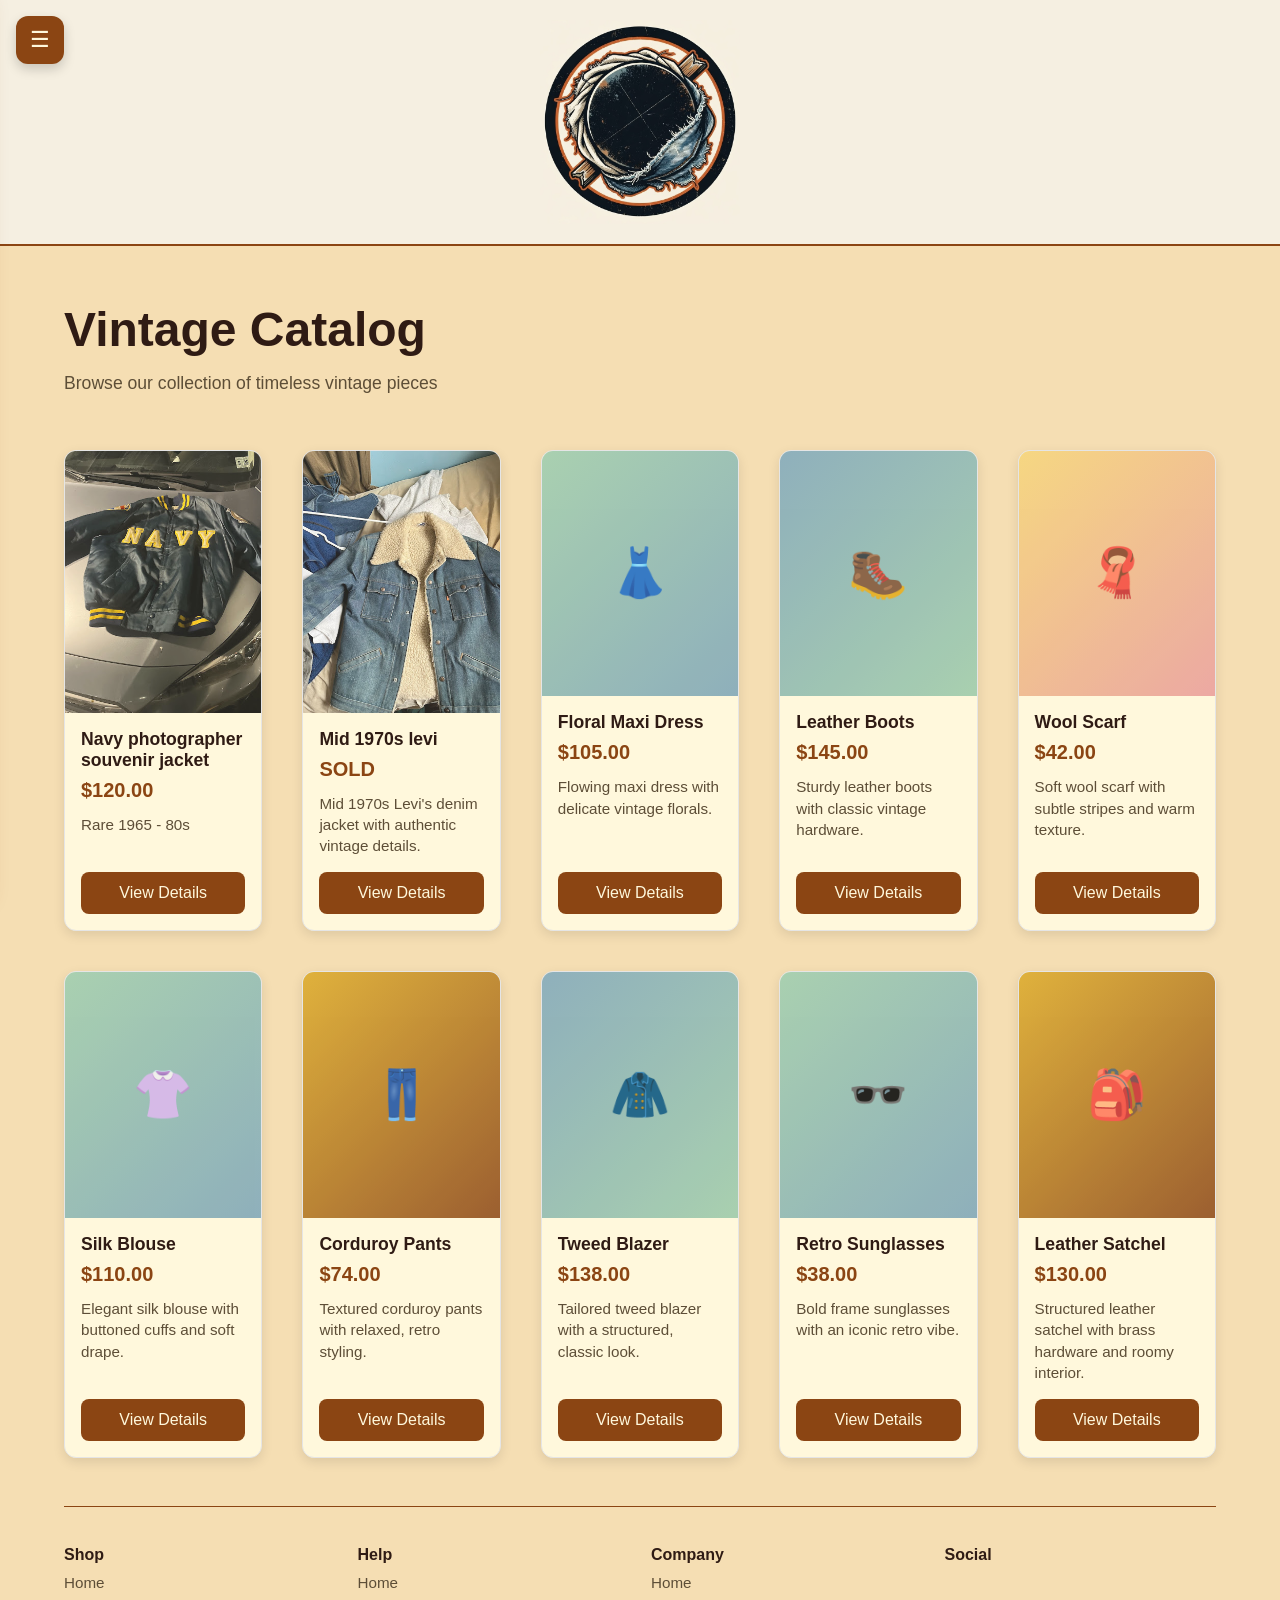
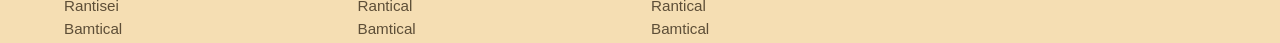
==== commit ca9d857b: "two clothes added" ====
--- a/catalog.html
+++ b/catalog.html
@@ -338,12 +338,14 @@
       </article>
 
       <article class="catalog-item">
-        <div class="catalog-item-image alt1">👖</div>
-        <div class="catalog-item-content">
-          <h3 class="catalog-item-title">Denim Jacket</h3>
-          <p class="catalog-item-price">$88.00</p>
-          <p class="catalog-item-description">Lightweight denim jacket with vintage wash and tailored fit.</p>
-          <button class="catalog-item-btn" type="button" data-title="Denim Jacket" data-price="$88.00" data-description="A retro-inspired denim jacket with a worn-in finish and structured silhouette." data-details="100% cotton|Button closure|Size M shown|Machine wash cold" data-images="Front view|Sleeve detail|Back view">View Details</button>
+        <div class="catalog-item-image">
+          <img src="imgs/Furjacket1.jpg" alt="Mid 1970s Levi denim jacket">
+        </div>
+        <div class="catalog-item-content">
+          <h3 class="catalog-item-title">Mid 1970s levi</h3>
+          <p class="catalog-item-price">SOLD</p>
+          <p class="catalog-item-description">Mid 1970s Levi's denim jacket with authentic vintage details.</p>
+          <button class="catalog-item-btn" type="button" data-title="Mid 1970s Levi" data-price="SOLD" data-description="Small e orange tab western jacket" data-details="Size: M-L" data-images="Furjacket1.jpg|Furjacket2.jpg">View Details</button>
         </div>
       </article>
 
@@ -432,11 +434,7 @@
       <div class="catalog-modal-overlay"></div>
       <div class="catalog-modal-dialog" role="dialog" aria-modal="true" aria-labelledby="modalTitle">
         <button class="modal-close" aria-label="Close details">×</button>
-        <div class="modal-carousel">
-          <div class="modal-slide active" data-label="Front View"></div>
-          <div class="modal-slide" data-label="Side View"></div>
-          <div class="modal-slide" data-label="Detail View"></div>
-        </div>
+        <div class="modal-carousel"></div>
         <div class="modal-info">
           <h2 id="modalTitle">Item title</h2>
           <p class="modal-price">$0.00</p>
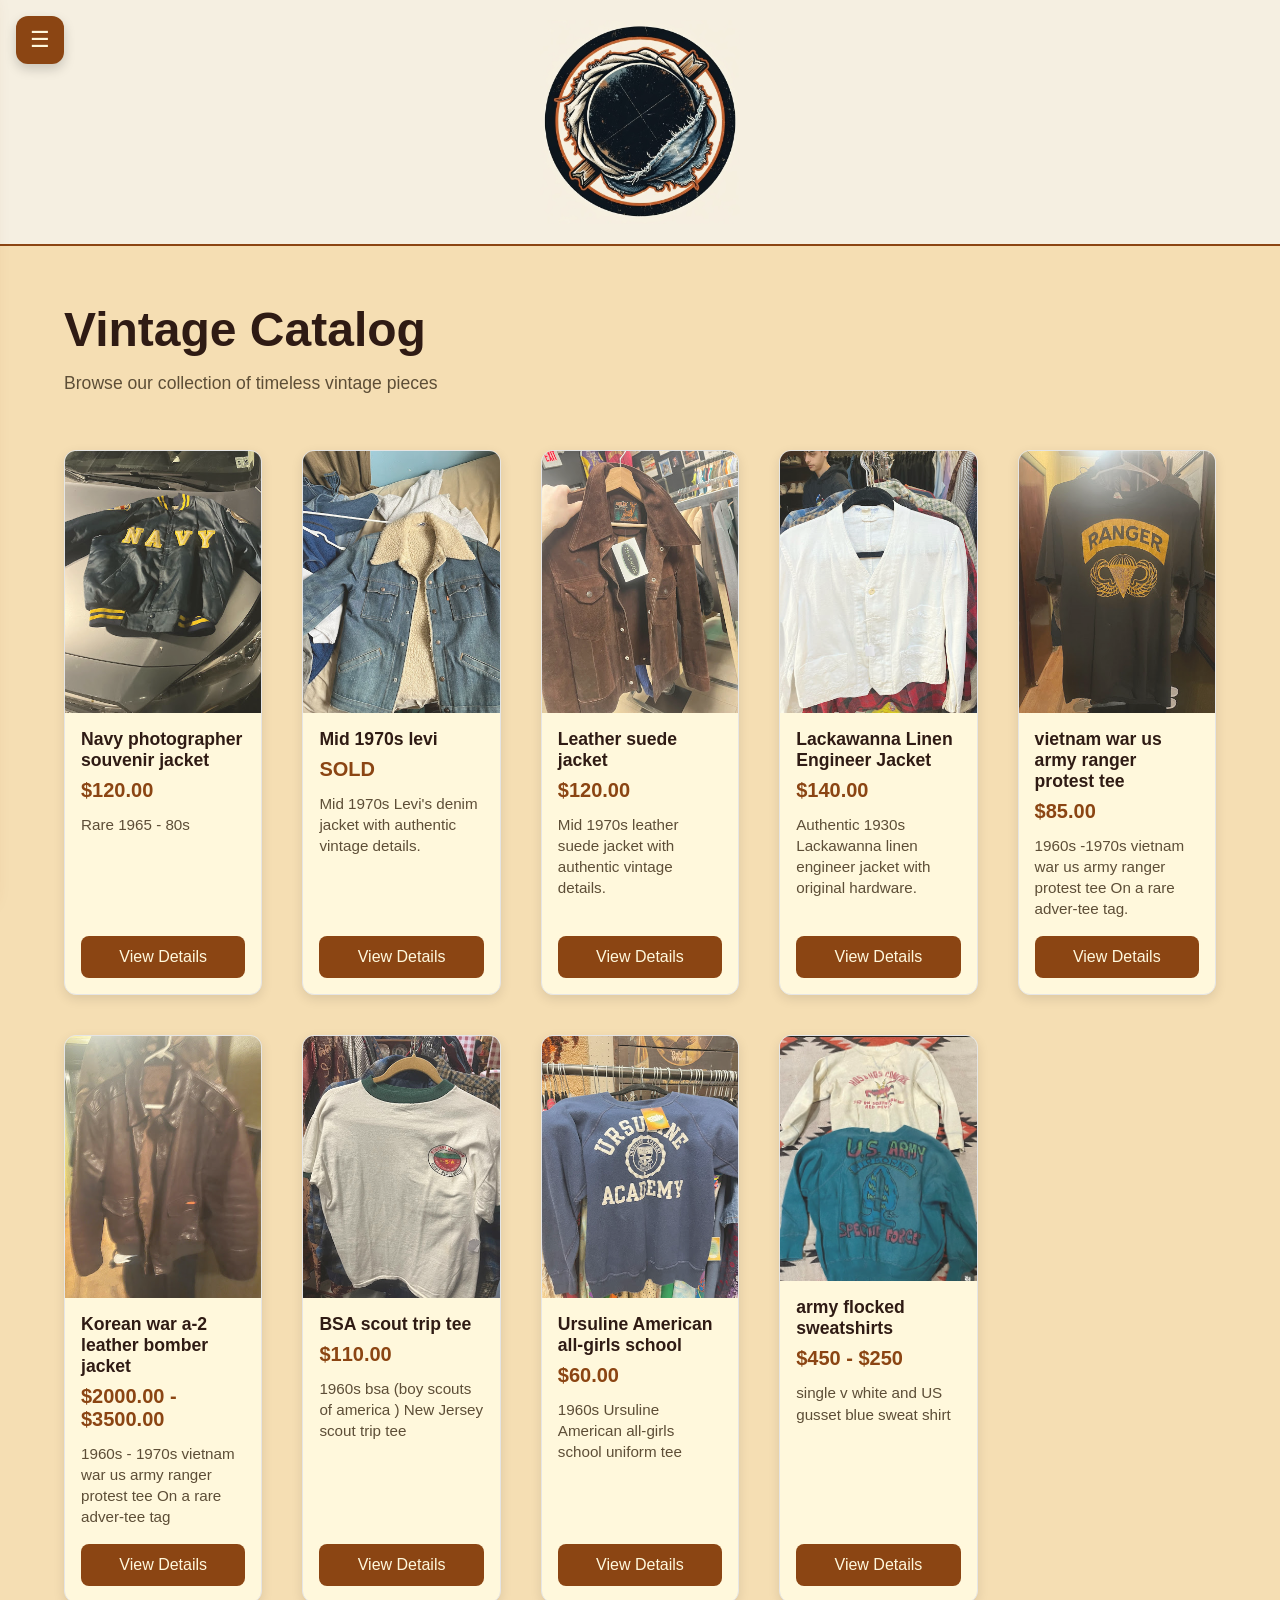
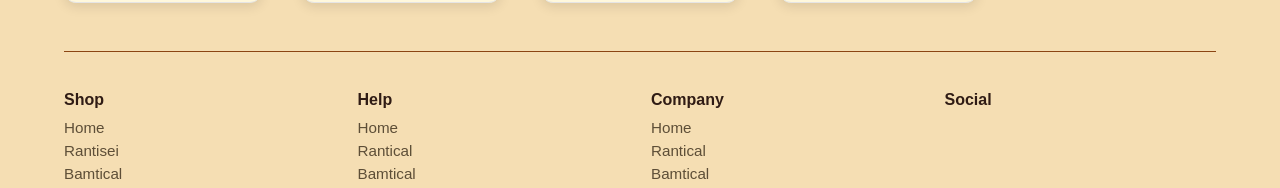
==== commit a3d7d8a1: "added all clothes" ====
--- a/catalog.html
+++ b/catalog.html
@@ -350,82 +350,86 @@
       </article>
 
       <article class="catalog-item">
-        <div class="catalog-item-image alt3">👗</div>
-        <div class="catalog-item-content">
-          <h3 class="catalog-item-title">Floral Maxi Dress</h3>
-          <p class="catalog-item-price">$105.00</p>
-          <p class="catalog-item-description">Flowing maxi dress with delicate vintage florals.</p>
-          <button class="catalog-item-btn" type="button" data-title="Floral Maxi Dress" data-price="$105.00" data-description="Lightweight fabric, tiered skirt, and soft floral prints for an elegant look." data-details="Poly blend|Floor length|Side pockets|Hand wash" data-images="Front view|Detail print|Back view">View Details</button>
-        </div>
-      </article>
-
-      <article class="catalog-item">
-        <div class="catalog-item-image alt1">🥾</div>
-        <div class="catalog-item-content">
-          <h3 class="catalog-item-title">Leather Boots</h3>
-          <p class="catalog-item-price">$145.00</p>
-          <p class="catalog-item-description">Sturdy leather boots with classic vintage hardware.</p>
-          <button class="catalog-item-btn" type="button" data-title="Leather Boots" data-price="$145.00" data-description="Durable leather boot with lace-up front and polished finish." data-details="Genuine leather|Rubber sole|Ankle height|Condition: excellent" data-images="Side view|Sole detail|Top view">View Details</button>
-        </div>
-      </article>
-
-      <article class="catalog-item">
-        <div class="catalog-item-image alt2">🧣</div>
-        <div class="catalog-item-content">
-          <h3 class="catalog-item-title">Wool Scarf</h3>
-          <p class="catalog-item-price">$42.00</p>
-          <p class="catalog-item-description">Soft wool scarf with subtle stripes and warm texture.</p>
-          <button class="catalog-item-btn" type="button" data-title="Wool Scarf" data-price="$42.00" data-description="Cozy wool scarf with timeless styling, perfect for cooler days." data-details="100% wool|One size|Hand wash|Soft texture" data-images="Folded view|Fabric close-up|Wrapped view">View Details</button>
-        </div>
-      </article>
-
-      <article class="catalog-item">
-        <div class="catalog-item-image alt3">👚</div>
-        <div class="catalog-item-content">
-          <h3 class="catalog-item-title">Silk Blouse</h3>
+        <div class="catalog-item-image">
+          <img src="imgs/Leather1.jpg" alt="Early 1970s leather suede jacket">
+        </div>
+        <div class="catalog-item-content">
+          <h3 class="catalog-item-title">Leather suede jacket</h3>
+          <p class="catalog-item-price">$120.00</p>
+          <p class="catalog-item-description">Mid 1970s leather suede jacket with authentic vintage details.</p>
+          <button class="catalog-item-btn" type="button" data-title="Early 1970s Leather Suede Jacket" data-price="$120.00" data-description="Mid 1970s leather suede jacket with authentic vintage details." data-details="Size: M-L" data-images="Leather1.jpg|Leather2.jpg">View Details</button>
+        </div>
+      </article>
+
+      <article class="catalog-item">
+        <div class="catalog-item-image">
+          <img src="imgs/Linen1.jpg" alt="1930s Lackawanna linen engineer jacket">
+        </div>
+        <div class="catalog-item-content">
+          <h3 class="catalog-item-title">Lackawanna Linen Engineer Jacket </h3>
+          <p class="catalog-item-price">$140.00</p>
+          <p class="catalog-item-description">Authentic 1930s Lackawanna linen engineer jacket with original hardware.</p>
+          <button class="catalog-item-btn" type="button" data-title="1930s Lackawanna Linen Engineer Jacket" data-price="$140.00" data-description="Authentic 1930s Lackawanna linen engineer jacket with original hardware." data-details="Size: S-M" data-images="Linen1.jpg|Linen2.jpg">View Details</button>
+        </div>
+      </article>
+
+      <article class="catalog-item">
+        <div class="catalog-item-image">
+          <img src="imgs/Ranger1.jpg" alt="Vietnam War US Army Ranger protest tee">
+        </div>
+        <div class="catalog-item-content">
+          <h3 class="catalog-item-title">vietnam war us army ranger protest tee </h3>
+          <p class="catalog-item-price">$85.00</p>
+          <p class="catalog-item-description">1960s -1970s vietnam war us army ranger protest tee On a rare adver-tee tag.</p>
+          <button class="catalog-item-btn" type="button" data-title="vietnam war us army ranger protest tee" data-price="$85.00" data-description="1960s -1970s vietnam war us army ranger protest tee On a rare adver-tee tag." data-details="Size: L" data-images="Ranger1.jpg|Ranger2.jpg">View Details</button>
+        </div>
+      </article>
+
+      <article class="catalog-item">
+        <div class="catalog-item-image">
+          <img src="imgs/Bomber1.jpg" alt="Korean war a-2 leather bomber jacket">
+        </div>
+        <div class="catalog-item-content">
+          <h3 class="catalog-item-title">Korean war a-2 leather bomber jacket</h3>
+          <p class="catalog-item-price">$2000.00 - $3500.00</p>
+          <p class="catalog-item-description">1960s - 1970s vietnam war us army ranger protest tee On a rare adver-tee tag </p>
+          <button class="catalog-item-btn" type="button" data-title="Korean war a-2 leather bomber jacket" data-price="$2000.00 - $3500.00" data-description="1960s - 1970s vietnam war us army ranger protest tee On a rare adver-tee tag " data-details="Size: L" data-images="Bomber1.jpg|Bomber2.jpg">View Details</button>
+        </div>
+      </article>
+
+      <article class="catalog-item">
+        <div class="catalog-item-image">
+          <img src="imgs/Scout1.jpg" alt="BSA scout trip tee">
+        </div>
+        <div class="catalog-item-content">
+          <h3 class="catalog-item-title">BSA scout trip tee</h3>
           <p class="catalog-item-price">$110.00</p>
-          <p class="catalog-item-description">Elegant silk blouse with buttoned cuffs and soft drape.</p>
-          <button class="catalog-item-btn" type="button" data-title="Silk Blouse" data-price="$110.00" data-description="Light silk blouse with refined finish and structured collar." data-details="100% silk|Button cuffs|Dry clean only|Vintage cut" data-images="Front view|Sleeve detail|Collar detail">View Details</button>
-        </div>
-      </article>
-
-      <article class="catalog-item">
-        <div class="catalog-item-image">👖</div>
-        <div class="catalog-item-content">
-          <h3 class="catalog-item-title">Corduroy Pants</h3>
-          <p class="catalog-item-price">$74.00</p>
-          <p class="catalog-item-description">Textured corduroy pants with relaxed, retro styling.</p>
-          <button class="catalog-item-btn" type="button" data-title="Corduroy Pants" data-price="$74.00" data-description="Soft corduroy with a relaxed leg and high-waisted silhouette." data-details="Cotton blend|High rise|Vintage fit|Machine wash cold" data-images="Front view|Back pocket|Fabric detail">View Details</button>
-        </div>
-      </article>
-
-      <article class="catalog-item">
-        <div class="catalog-item-image alt1">🧥</div>
-        <div class="catalog-item-content">
-          <h3 class="catalog-item-title">Tweed Blazer</h3>
-          <p class="catalog-item-price">$138.00</p>
-          <p class="catalog-item-description">Tailored tweed blazer with a structured, classic look.</p>
-          <button class="catalog-item-btn" type="button" data-title="Tweed Blazer" data-price="$138.00" data-description="Crisp tweed blazer with gold buttons and vintage-inspired cut." data-details="Wool blend|Single breasted|Fully lined|Dry clean only" data-images="Front view|Button detail|Lapel detail">View Details</button>
-        </div>
-      </article>
-
-      <article class="catalog-item">
-        <div class="catalog-item-image alt3">🕶️</div>
-        <div class="catalog-item-content">
-          <h3 class="catalog-item-title">Retro Sunglasses</h3>
-          <p class="catalog-item-price">$38.00</p>
-          <p class="catalog-item-description">Bold frame sunglasses with an iconic retro vibe.</p>
-          <button class="catalog-item-btn" type="button" data-title="Retro Sunglasses" data-price="$38.00" data-description="Stylish sunglasses with UV protection and a vintage-inspired shape." data-details="UV400 protection|Plastic frame|One size|Lightweight" data-images="Front view|Side view|Case view">View Details</button>
-        </div>
-      </article>
-
-      <article class="catalog-item">
-        <div class="catalog-item-image">🎒</div>
-        <div class="catalog-item-content">
-          <h3 class="catalog-item-title">Leather Satchel</h3>
-          <p class="catalog-item-price">$130.00</p>
-          <p class="catalog-item-description">Structured leather satchel with brass hardware and roomy interior.</p>
-          <button class="catalog-item-btn" type="button" data-title="Leather Satchel" data-price="$130.00" data-description="Classic leather satchel with adjustable strap and fitted compartments." data-details="Genuine leather|Brass hardware|Interior pockets|Vintage finish" data-images="Front view|Interior view|Strap detail">View Details</button>
+          <p class="catalog-item-description">1960s bsa (boy scouts of america ) New Jersey scout trip tee</p>
+          <button class="catalog-item-btn" type="button" data-title="BSA scout trip tee" data-price="$110.00" data-description="1960s bsa (boy scouts of america ) New Jersey scout trip tee" data-details="Size: M-L" data-images="Scout1.jpg">View Details</button>
+        </div>
+      </article>
+
+      <article class="catalog-item">
+        <div class="catalog-item-image">
+          <img src="imgs/Girl1.jpg" alt="Ursuline American all-girls school">
+        </div>
+        <div class="catalog-item-content">
+          <h3 class="catalog-item-title">Ursuline American all-girls school</h3>
+          <p class="catalog-item-price">$60.00</p>
+          <p class="catalog-item-description">1960s Ursuline American all-girls school uniform tee</p>
+          <button class="catalog-item-btn" type="button" data-title="Ursuline American all-girls school" data-price="$60.00" data-description="1960s Ursuline American all-girls school uniform tee" data-details="Size: S-M" data-images="Girl1.jpg">View Details</button>
+        </div>
+      </article>
+
+      <article class="catalog-item">
+        <div class="catalog-item-image">
+          <img src="imgs/Double1.jpg" alt="army flocked sweatshirts">
+        </div>
+        <div class="catalog-item-content">
+          <h3 class="catalog-item-title">army flocked sweatshirts</h3>
+          <p class="catalog-item-price">$450 - $250</p>
+          <p class="catalog-item-description">single v white and US gusset blue sweat shirt</p>
+          <button class="catalog-item-btn" type="button" data-title="army flocked sweatshirts" data-price="White - $450|Blue - $250" data-description="1960ssingle v white and US gusset blue sweat shirt" data-details="Size: M" data-images="Double1.jpg">View Details</button>
         </div>
       </article>
     </section>
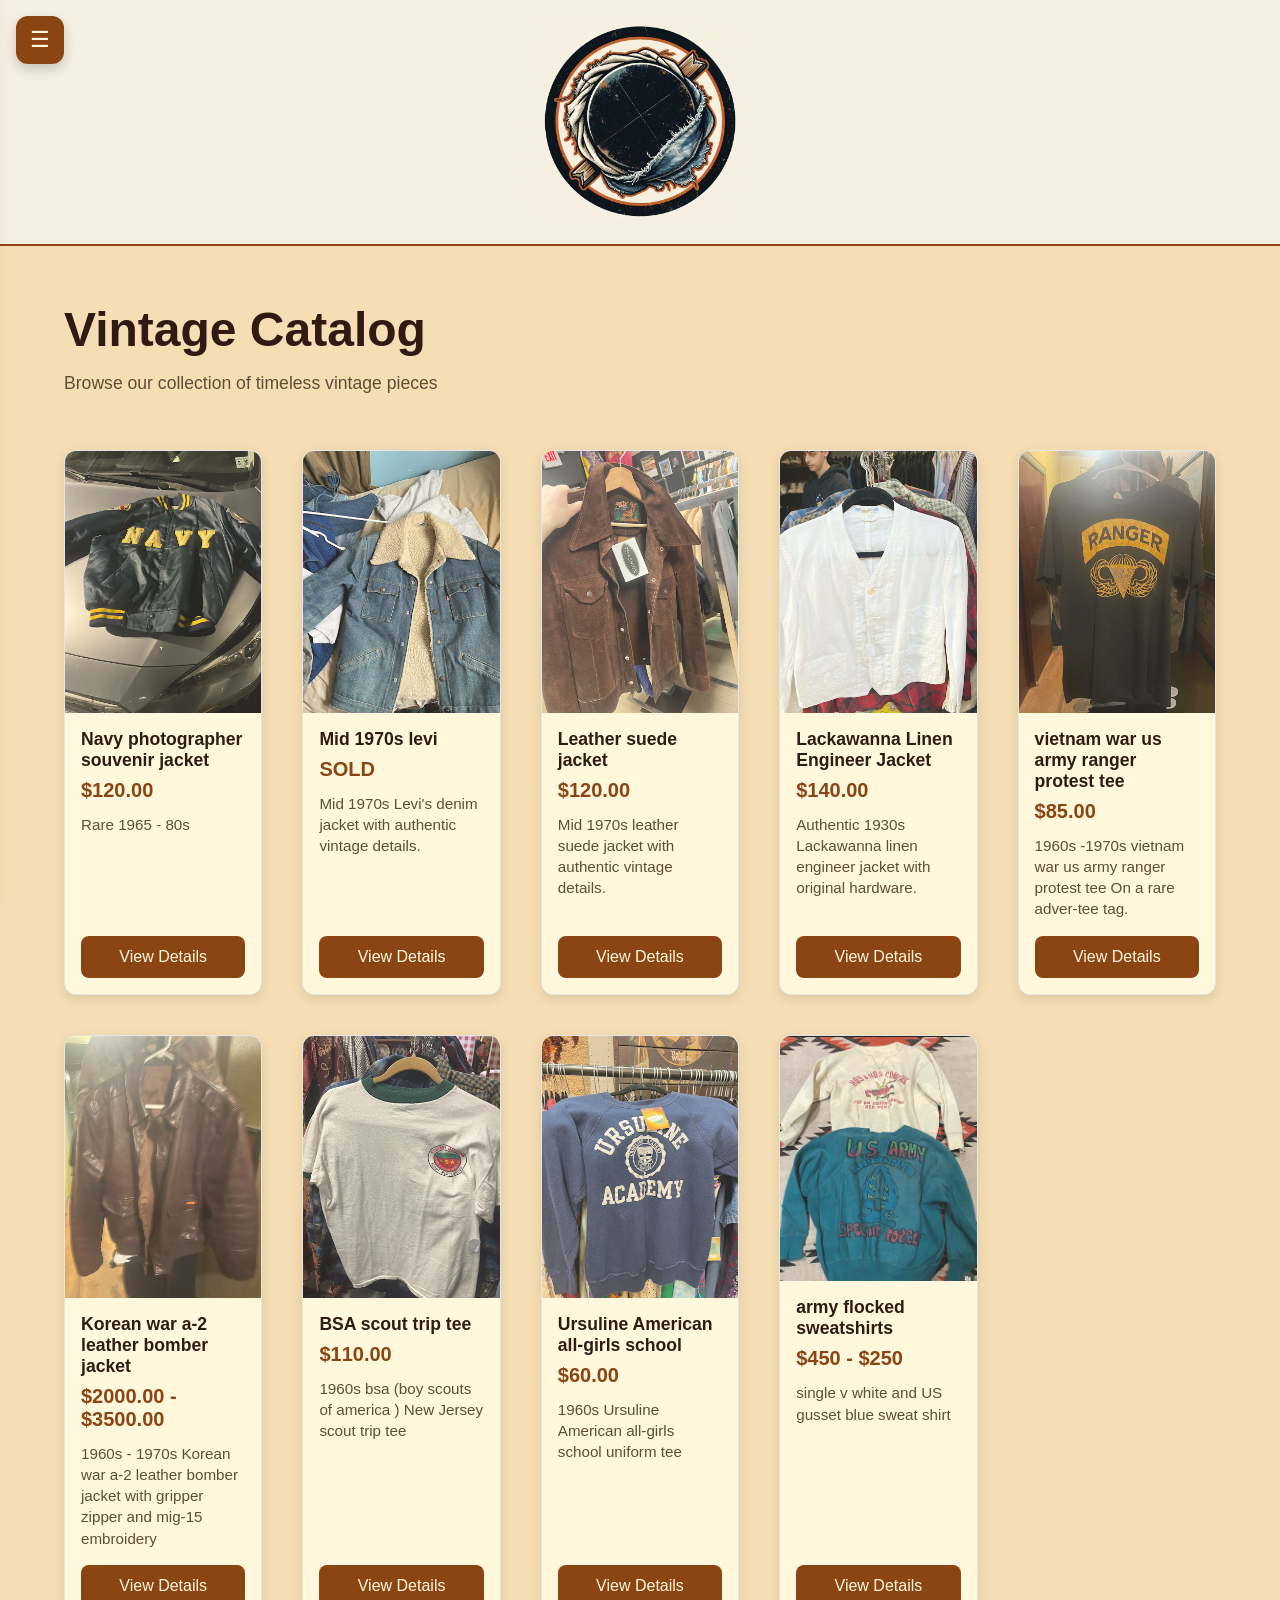
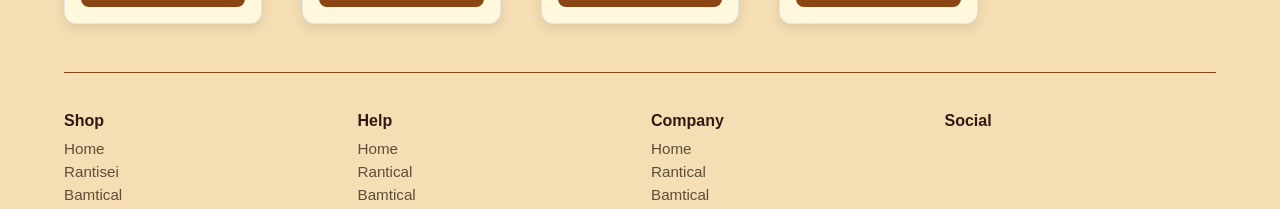
==== commit 13e29f30: "fixed text" ====
--- a/catalog.html
+++ b/catalog.html
@@ -392,8 +392,8 @@
         <div class="catalog-item-content">
           <h3 class="catalog-item-title">Korean war a-2 leather bomber jacket</h3>
           <p class="catalog-item-price">$2000.00 - $3500.00</p>
-          <p class="catalog-item-description">1960s - 1970s vietnam war us army ranger protest tee On a rare adver-tee tag </p>
-          <button class="catalog-item-btn" type="button" data-title="Korean war a-2 leather bomber jacket" data-price="$2000.00 - $3500.00" data-description="1960s - 1970s vietnam war us army ranger protest tee On a rare adver-tee tag " data-details="Size: L" data-images="Bomber1.jpg|Bomber2.jpg">View Details</button>
+          <p class="catalog-item-description">1960s - 1970s Korean war a-2 leather bomber jacket with gripper zipper and mig-15 embroidery  </p>
+          <button class="catalog-item-btn" type="button" data-title="Korean war a-2 leather bomber jacket" data-price="$2000.00 - $3500.00" data-description="1960s - 1970s Korean war a-2 leather bomber jacket with gripper zipper and mig-15 embroidery  " data-details="Size: L" data-images="Bomber1.jpg|Bomber2.jpg">View Details</button>
         </div>
       </article>
 
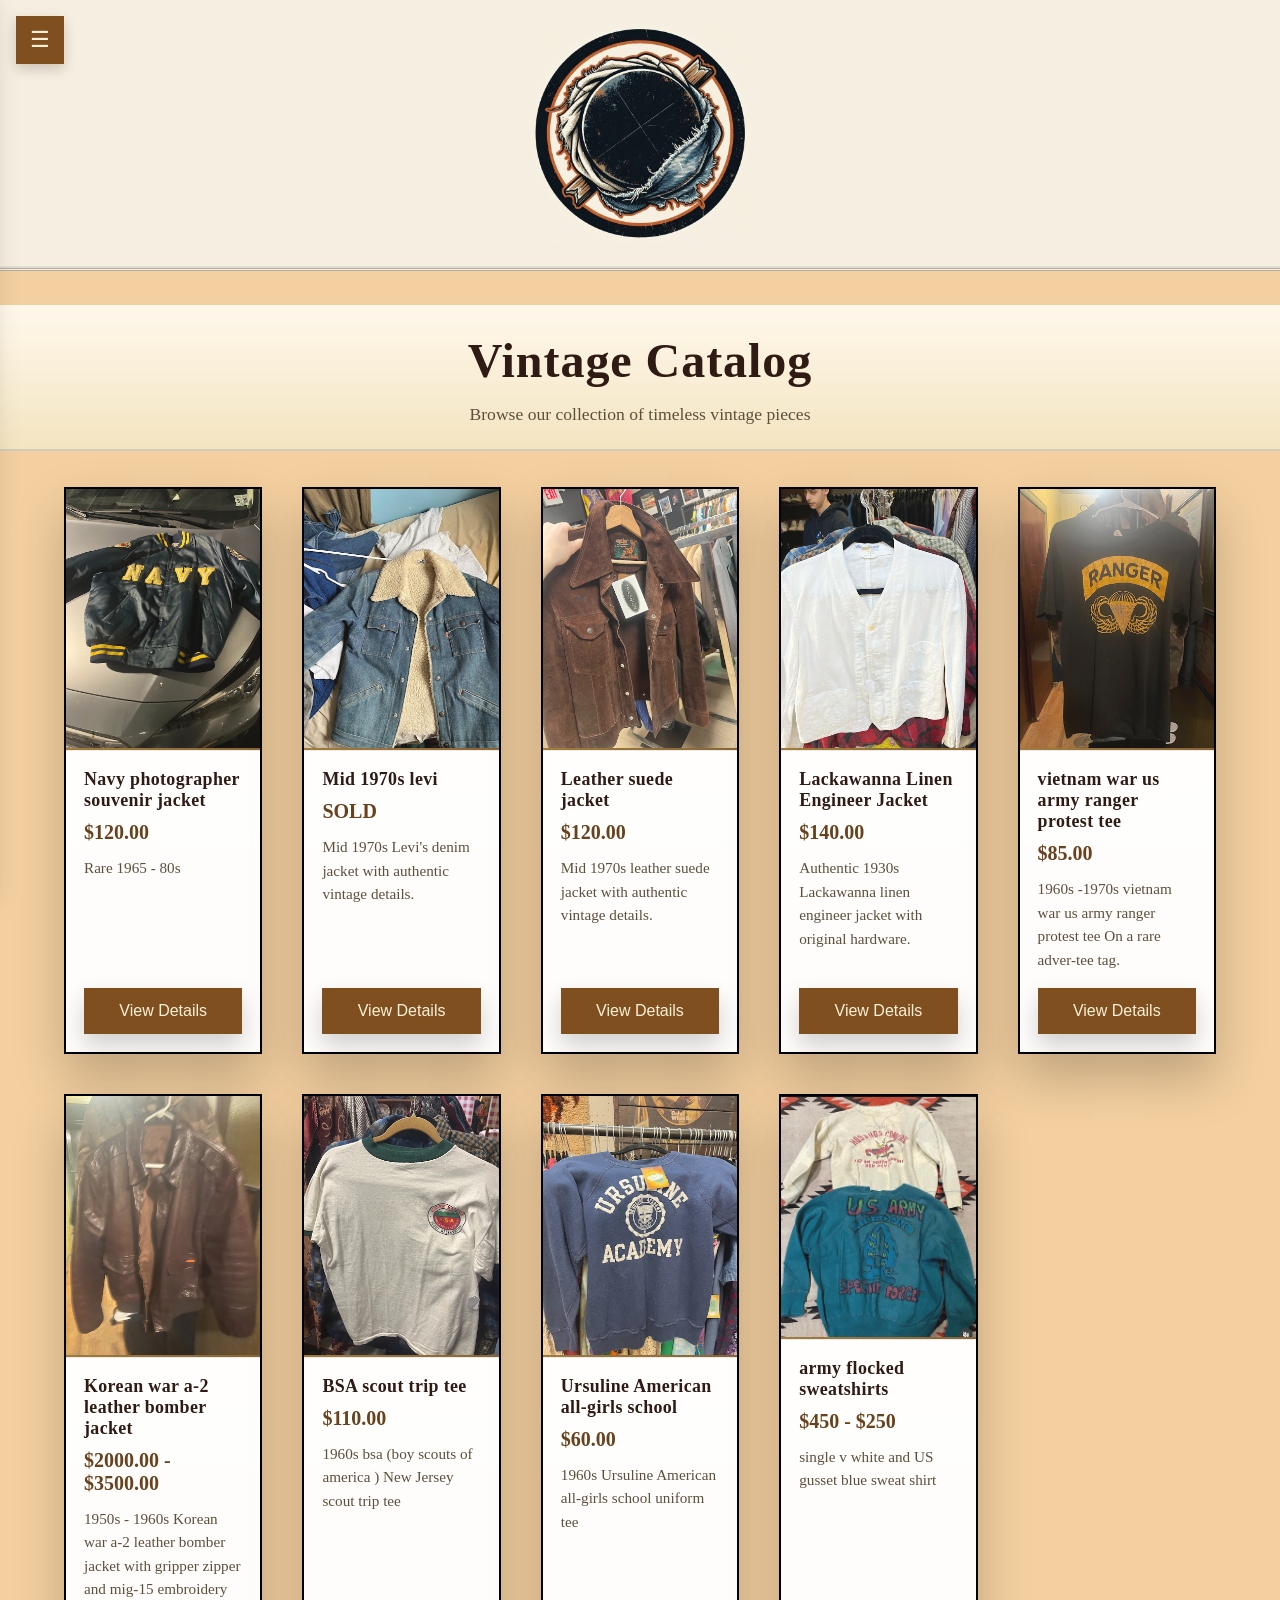
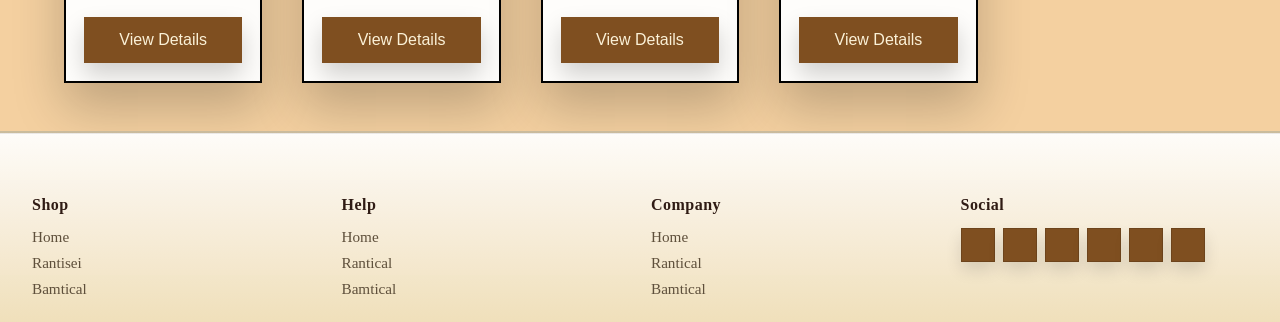
==== commit e0a946cd: "lots of styling and minor fixes" ====
--- a/catalog.html
+++ b/catalog.html
@@ -7,14 +7,24 @@
   <link rel="stylesheet" href="style.css">
   <style>
     .catalog-header {
-      padding: 24px 0;
-      margin-bottom: 32px;
+      position: relative;
+      left: 50%;
+      right: 50%;
+      width: 100vw;
+      margin-left: -50vw;
+      margin-right: -50vw;
+      padding: 28px min(6vw, 56px) 24px;
+      margin-bottom: 36px;
+      border-bottom: 2px solid rgba(0,0,0,.18);
+      background: linear-gradient(180deg, rgba(255,250,239,.96), rgba(244,229,194,.95));
+      text-align: center;
     }
 
     .catalog-header h1 {
       font-size: clamp(2rem, 4vw, 3rem);
       margin: 0 0 16px 0;
       color: var(--text);
+      letter-spacing: 0.02em;
     }
 
     .catalog-header p {
@@ -31,32 +41,39 @@
     }
 
     .catalog-item {
-      background: var(--white);
-      border-radius: 12px;
+      background: linear-gradient(180deg, #fff9f0 0%, #f3e2c1 100%);
+      border-radius: 0;
       overflow: hidden;
-      box-shadow: 0 4px 12px rgba(0, 0, 0, 0.1);
-      transition: transform 0.3s ease, box-shadow 0.3s ease;
-      border: 1px solid #e5e5e5;
+      box-shadow: 0 24px 48px rgba(0, 0, 0, 0.22);
+      transition: transform 0.3s ease, box-shadow 0.3s ease, border-color 0.3s ease;
+      border: 2px solid #000;
       display: flex;
       flex-direction: column;
     }
 
     .catalog-item:hover {
       transform: translateY(-8px);
-      box-shadow: 0 8px 20px rgba(0, 0, 0, 0.15);
+      box-shadow: 0 32px 60px rgba(0, 0, 0, 0.28);
+      border-color: rgba(0,0,0,.35);
+    }
+
+    .catalog-item:hover {
+      transform: translateY(-8px);
+      box-shadow: 0 32px 60px rgba(0, 0, 0, 0.28);
     }
 
     .catalog-item-image {
       width: 100%;
       aspect-ratio: 4 / 5;
-      background: linear-gradient(135deg, var(--card) 0%, var(--card2) 100%);
+      background: linear-gradient(135deg, #b88839 0%, #6c4422 100%);
       display: flex;
       align-items: center;
       justify-content: center;
       font-size: 3rem;
       color: var(--white);
-      opacity: 0.85;
+      opacity: 0.92;
       position: relative;
+      border-bottom: 2px solid rgba(0,0,0,.16);
     }
 
     .catalog-item-image img {
@@ -71,17 +88,20 @@
     .catalog-item-image.alt3 { background: linear-gradient(135deg, #9ac9a8 0%, #7ba3b6 100%); }
 
     .catalog-item-content {
-      padding: 16px;
+      padding: 18px;
       flex: 1;
       display: flex;
       flex-direction: column;
+      border-top: 1px solid rgba(0,0,0,.08);
+      background: rgba(255,255,255,.93);
     }
 
     .catalog-item-title {
-      font-size: 1.1rem;
-      font-weight: 600;
+      font-size: 1.12rem;
+      font-weight: 700;
       color: var(--text);
-      margin: 0 0 8px 0;
+      letter-spacing: 0.02em;
+      margin: 0 0 10px 0;
     }
 
     .catalog-item-price {
@@ -95,20 +115,26 @@
       font-size: 0.95rem;
       color: var(--muted);
       margin: 0 0 16px 0;
-      line-height: 1.4;
+      line-height: 1.55;
       flex: 1;
     }
 
     .catalog-item-btn {
       width: 100%;
-      padding: 12px;
+      padding: 14px;
       border: none;
       background: var(--accent);
       color: var(--white);
-      border-radius: 8px;
+      border-radius: 0;
       font-size: 1rem;
       cursor: pointer;
-      transition: background 0.3s ease;
+      box-shadow: 0 12px 24px rgba(0,0,0,.18);
+      transition: background 0.3s ease, transform 0.2s ease;
+    }
+
+    .catalog-item-btn:hover {
+      background: #6f3711;
+      transform: translateY(-1px);
     }
 
     .catalog-item-btn:hover {
@@ -139,10 +165,11 @@
       position: relative;
       width: min(95vw, 1080px);
       max-height: 90vh;
-      background: var(--white);
-      border-radius: 24px;
+      background: linear-gradient(180deg, #fffdf7 0%, #f5e3c4 100%);
+      border-radius: 0;
       overflow: hidden;
-      box-shadow: 0 18px 45px rgba(0, 0, 0, 0.2);
+      border: 2px solid #000;
+      box-shadow: 0 28px 56px rgba(0, 0, 0, 0.26);
       z-index: 1;
       display: grid;
       grid-template-columns: 1.4fr 1fr;
@@ -168,9 +195,11 @@
     .modal-carousel {
       position: relative;
       background: #f7f2e8;
-      border-radius: 18px;
+      border-radius: 0;
       overflow: hidden;
       min-height: 420px;
+      border: 2px solid #000;
+      box-shadow: 0 24px 48px rgba(0, 0, 0, 0.22);
     }
 
     .modal-slide {
@@ -230,7 +259,7 @@
 
     .modal-details li {
       background: #f5efe1;
-      border-radius: 12px;
+      border-radius: 0;
       padding: 12px 14px;
       color: var(--text);
       font-size: 0.98rem;
@@ -249,7 +278,7 @@
       border: none;
       background: var(--accent);
       color: var(--white);
-      border-radius: 12px;
+      border-radius: 0;
       cursor: pointer;
       font-weight: 600;
       transition: background 0.3s ease;
@@ -392,8 +421,8 @@
         <div class="catalog-item-content">
           <h3 class="catalog-item-title">Korean war a-2 leather bomber jacket</h3>
           <p class="catalog-item-price">$2000.00 - $3500.00</p>
-          <p class="catalog-item-description">1960s - 1970s Korean war a-2 leather bomber jacket with gripper zipper and mig-15 embroidery  </p>
-          <button class="catalog-item-btn" type="button" data-title="Korean war a-2 leather bomber jacket" data-price="$2000.00 - $3500.00" data-description="1960s - 1970s Korean war a-2 leather bomber jacket with gripper zipper and mig-15 embroidery  " data-details="Size: L" data-images="Bomber1.jpg|Bomber2.jpg">View Details</button>
+          <p class="catalog-item-description">1950s - 1960s Korean war a-2 leather bomber jacket with gripper zipper and mig-15 embroidery  </p>
+          <button class="catalog-item-btn" type="button" data-title="Korean war a-2 leather bomber jacket" data-price="$2000.00 - $3500.00" data-description="1950s - 1960s Korean war a-2 leather bomber jacket with gripper zipper and mig-15 embroidery  " data-details="Size: L" data-images="Bomber1.jpg|Bomber2.jpg">View Details</button>
         </div>
       </article>
 
--- a/style.css
+++ b/style.css
@@ -1,11 +1,24 @@
 ﻿:root {
-  --bg: #F5DEB3; /* Wheat */
-  --card: #DAA520; /* Goldenrod */
-  --card2: #8B4513; /* Saddle Brown */
-  --text: #2F1B14; /* Dark brown */
-  --muted: #5D4E37; /* Medium brown */
-  --accent: #8B4513; /* Saddle Brown */
-  --white: #FFF8DC; /* Cream */
+  --bg: #f4d0a0; /* Warmer parchment */
+  --bg-layer: #f8d9af;
+  --card: #b27c2d; /* Warm gold */
+  --card2: #68411d; /* Dark walnut */
+  --text: #2f1b14; /* Dark brown */
+  --muted: #5e4f3b; /* Taupe */
+  --accent: #7f4f20; /* Brown chestnut */
+  --white: #fbf1d7; /* Cream parchment */
+  --shadow: 0 24px 48px rgba(0, 0, 0, 0.22);
+  --shadow-soft: 0 16px 32px rgba(0, 0, 0, 0.16);
+  --border-dark: rgba(0, 0, 0, 0.28);
+}
+
+body {
+  min-height: 100vh;
+  font-family: Georgia, 'Times New Roman', Times, serif;
+  background: var(--bg);
+  color: var(--text);
+  display: flex;
+  flex-direction: column;
 }
 
 * { box-sizing: border-box; }
@@ -18,26 +31,46 @@
   height: 100%;
 }
 
-body {
-  min-height: 100vh;
-  font-family: 'Segoe UI', Tahoma, Geneva, Verdana, sans-serif;
-  background: var(--bg);
-  color: var(--text);
+.header {
   display: flex;
   flex-direction: column;
-}
-
-.header {
-  display: flex;
+  align-items: center;
   justify-content: center;
-  padding: 20px;
-  background: #f5efe1;
-  border-bottom: 2px solid var(--accent);
+  gap: 8px;
+  padding: 22px 20px;
+  background: linear-gradient(90deg, #f6eee0, #f6eee0);
+  border-bottom: 3px double var(--border-dark);
+  box-shadow: inset 0 -2px 0 rgba(0,0,0,.08);
 }
 
 .logo {
-  max-width: 200px;
+  max-width: 220px;
   height: auto;
+  filter: saturate(0.95);
+}
+
+.logo-text {
+  font-size: clamp(2rem, 3vw, 2.6rem);
+  font-weight: 700;
+  color: var(--accent);
+  letter-spacing: 0.02em;
+  margin-bottom: 0;
+}
+
+.menu-toggle {
+  position: fixed;
+  top: 18px;
+  left: 18px;
+  z-index: 1003;
+  width: 50px;
+  height: 50px;
+  border: none;
+  border-radius: 0;
+  background: var(--card2);
+  color: var(--white);
+  font-size: 1.35rem;
+  cursor: pointer;
+  box-shadow: 0 10px 18px rgba(0,0,0,.18);
 }
 
 .container {
@@ -45,8 +78,9 @@
   max-width: 1240px;
   min-height: 100vh;
   margin: 0 auto;
-  padding: 32px;
+  padding: 34px 32px;
   transition: margin-left 0.28s ease;
+  position: relative;
 }
 
 .container.nav-open {
@@ -61,8 +95,81 @@
   max-width: 1240px;
   margin: 0 auto;
   min-height: 70vh;
-  padding: 28px 0;
-  position: relative;
+  padding: 36px 0 40px;
+  position: relative;
+  background: linear-gradient(180deg, rgba(255,255,255,0.72), rgba(255,255,255,0.1));
+  border-bottom: 2px dashed rgba(0,0,0,0.12);
+}
+
+.about-section {
+  display: flex;
+  justify-content: flex-start;
+  width: 100%;
+  margin: 32px 0;
+}
+
+.about-section.about-right {
+  justify-content: flex-end;
+}
+
+.about-content {
+  width: min(48%, 560px);
+  min-height: 240px;
+  background: linear-gradient(180deg, #f9f0d6 0%, #f1dec0 100%);
+  border: 2px solid var(--border-dark);
+  border-radius: 0;
+  padding: 34px 36px;
+  box-shadow: var(--shadow);
+  position: relative;
+  overflow: hidden;
+}
+
+.about-section.about-right .about-content {
+  background: linear-gradient(180deg, #ecd6b6 0%, #dcc09b 100%);
+}
+
+.about-content::before {
+  content: '';
+  position: absolute;
+  inset: 0;
+  background-image: radial-gradient(circle at top left, rgba(255,255,255,0.45), transparent 18%), radial-gradient(circle at bottom right, rgba(255,255,255,0.2), transparent 14%);
+  opacity: 0.65;
+  pointer-events: none;
+}
+
+.about-content h2 {
+  position: relative;
+  margin-top: 0;
+  margin-bottom: 18px;
+  font-size: clamp(2rem, 3vw, 2.6rem);
+  color: var(--accent);
+  letter-spacing: 0.02em;
+}
+
+.about-content h2::after {
+  content: '';
+  position: absolute;
+  left: 0;
+  bottom: -12px;
+  width: 56px;
+  height: 4px;
+  background: var(--card2);
+}
+
+.about-content p {
+  margin: 0 0 18px;
+  line-height: 1.8;
+  color: var(--muted);
+}
+
+@media (max-width: 860px) {
+  .about-section {
+    justify-content: center;
+  }
+
+  .about-content {
+    width: 100%;
+  }
 }
 
 .slideshow {
@@ -70,10 +177,10 @@
   width: min(58vw, 760px);
   min-width: 320px;
   aspect-ratio: 16 / 8;
-  border-radius: 16px;
+  border-radius: 0;
   overflow: hidden;
-  border: 2px solid var(--accent);
-  box-shadow: 0 8px 24px rgba(0, 0, 0, 0.18);
+  border: 2px solid #000;
+  box-shadow: var(--shadow);
   margin: 0 auto;
 }
 
@@ -127,7 +234,7 @@
   width: 44px;
   height: 44px;
   border: none;
-  border-radius: 50%;
+  border-radius: 0;
   background: var(--accent);
   color: var(--white);
   font-size: 1.45rem;
@@ -174,7 +281,7 @@
   width: 48px;
   height: 48px;
   border: none;
-  border-radius: 12px;
+  border-radius: 0;
   background: var(--accent);
   color: var(--white);
   font-size: 1.35rem;
@@ -188,13 +295,13 @@
   left: 0;
   width: min(320px, 80vw);
   height: 100%;
-  background: var(--white);
-  border-right: 1px solid var(--accent);
-  box-shadow: 4px 0 18px rgba(139, 69, 19, 0.25);
+  background: linear-gradient(180deg, #fff9ec 0%, #f4e5cb 100%);
+  border-right: 2px solid rgba(0,0,0,.16);
+  box-shadow: 6px 0 28px rgba(0,0,0,.18);
   transform: translateX(-105%);
   transition: transform 0.28s ease;
   z-index: 1002;
-  padding: 24px 18px;
+  padding: 28px 22px;
 }
 
 .side-nav.open {
@@ -213,15 +320,27 @@
 
 .side-nav nav a {
   display: block;
-  margin: 12px 0;
+  margin: 14px 0;
   color: var(--accent);
   font-size: 1.05rem;
   text-decoration: none;
-  font-weight: 600;
-}
-
-.side-nav nav a:hover {
-  color: #164265;
+  font-weight: 700;
+  position: relative;
+}
+
+.side-nav nav a::after {
+  content: '';
+  position: absolute;
+  left: 0;
+  bottom: -4px;
+  width: 0;
+  height: 2px;
+  background: var(--accent);
+  transition: width 0.22s ease;
+}
+
+.side-nav nav a:hover::after {
+  width: 100%;
 }
 
 .nav-overlay {
@@ -251,12 +370,13 @@
 .hero-card {
   position: relative;
   min-height: 320px;
-  border: 2px solid var(--accent);
-  border-radius: 12px;
+  border: 2px solid #000;
+  border-radius: 0;
   padding: 24px;
   background-color: var(--card);
   color: var(--accent);
   overflow: hidden;
+  box-shadow: var(--shadow);
 }
 
 .hero-main { background-color: var(--card); }
@@ -289,13 +409,31 @@
 }
 
 .btn {
-  display: inline-block;
-  padding: 12px 20px;
-  border-radius: 8px;
-  background-color: var(--accent);
+  display: inline-flex;
+  align-items: center;
+  gap: 10px;
+  padding: 14px 24px;
+  border-radius: 0;
+  border: 2px solid rgba(0,0,0,.18);
+  background-color: var(--card2);
   color: var(--white);
   text-decoration: none;
   font-weight: 600;
+  box-shadow: 0 12px 32px rgba(0,0,0,.18);
+  letter-spacing: 0.02em;
+  text-transform: uppercase;
+  transition: transform 0.2s ease, box-shadow 0.2s ease, background 0.2s ease;
+}
+
+.btn:hover {
+  transform: translateY(-1px);
+  box-shadow: 0 16px 36px rgba(0,0,0,.24);
+  background-color: #53331a;
+}
+
+.btn:hover {
+  transform: translateY(-1px);
+  box-shadow: 0 16px 36px rgba(0,0,0,.24);
 }
 
 .btn-outline {
@@ -306,58 +444,103 @@
 
 .newsletter {
   margin: 32px 0 24px;
+  position: relative;
+  padding: 24px 0 0;
 }
 
 .newsletter h3 {
   margin: 0 0 12px;
-  font-size: 1.6rem;
+  font-size: 1.8rem;
+  letter-spacing: 0.02em;
+  position: relative;
+}
+
+.newsletter h3::after {
+  content: '';
+  position: absolute;
+  left: 0;
+  bottom: -10px;
+  width: 70px;
+  height: 3px;
+  background: var(--card2);
 }
 
 .newsletter-form {
   display: flex;
   gap: 10px;
-  border: 2px solid var(--accent);
-  border-radius: 10px;
-  background: var(--white);
-  padding: 10px;
+  border: 2px solid #000;
+  border-radius: 0;
+  background: linear-gradient(180deg, #fffdf7 0%, #f8e9c9 100%);
+  padding: 12px;
+  box-shadow: var(--shadow);
 }
 
 .newsletter-form input {
   flex: 1;
   border: none;
-  padding: 12px;
+  padding: 14px 16px;
   font-size: 1rem;
   outline: none;
+  background: rgba(255,255,255,.95);
+  box-shadow: inset 0 1px 0 rgba(0,0,0,.06);
+}
+
+.newsletter-form input:focus {
+  outline: 2px solid rgba(139,69,19,.5);
 }
 
 .newsletter-form button {
   background: var(--accent);
   color: var(--white);
   border: none;
-  border-radius: 8px;
-  padding: 12px 18px;
+  border-radius: 0;
+  padding: 14px 20px;
   font-weight: 600;
   cursor: pointer;
+  box-shadow: 0 12px 24px rgba(0,0,0,.2);
+  transition: background 0.3s ease, transform 0.2s ease;
+}
+
+.newsletter-form button:hover {
+  background: #6f3711;
+  transform: translateY(-1px);
 }
 
 .footer-grid {
   display: grid;
   grid-template-columns: repeat(4, minmax(0, 1fr));
   gap: 22px;
-  border-top: 1px solid var(--accent);
-  padding-top: 18px;
+  border-top: 2px solid rgba(0,0,0,.16);
+  padding: 24px 32px 16px;
+  background: linear-gradient(180deg, rgba(255,255,255,.94) 0%, rgba(240,224,188,.95) 100%);
+  box-shadow: inset 0 1px 0 rgba(0,0,0,.08);
+  width: 100vw;
+  position: relative;
+  left: 50%;
+  right: 50%;
+  margin-left: -50vw;
+  margin-right: -50vw;
+}
+
+.footer-grid > div {
+  padding: 18px 0 0;
 }
 
 .footer-grid h4 {
-  margin-bottom: 10px;
+  margin-bottom: 14px;
+  letter-spacing: 0.03em;
 }
 
 .footer-grid a {
   display: block;
   text-decoration: none;
   color: var(--muted);
-  margin-bottom: 6px;
+  margin-bottom: 8px;
   font-size: 0.95rem;
+}
+
+.footer-grid a:hover {
+  color: var(--accent);
 }
 
 .social-icons {
@@ -365,6 +548,18 @@
   flex-wrap: wrap;
   gap: 8px;
   font-size: 1.2rem;
+}
+
+.social-icons span {
+  display: inline-flex;
+  width: 34px;
+  height: 34px;
+  align-items: center;
+  justify-content: center;
+  background: var(--accent);
+  color: var(--white);
+  border: 1px solid rgba(0,0,0,.14);
+  box-shadow: 0 8px 16px rgba(0,0,0,.12);
 }
 
 @media (max-width: 860px) {
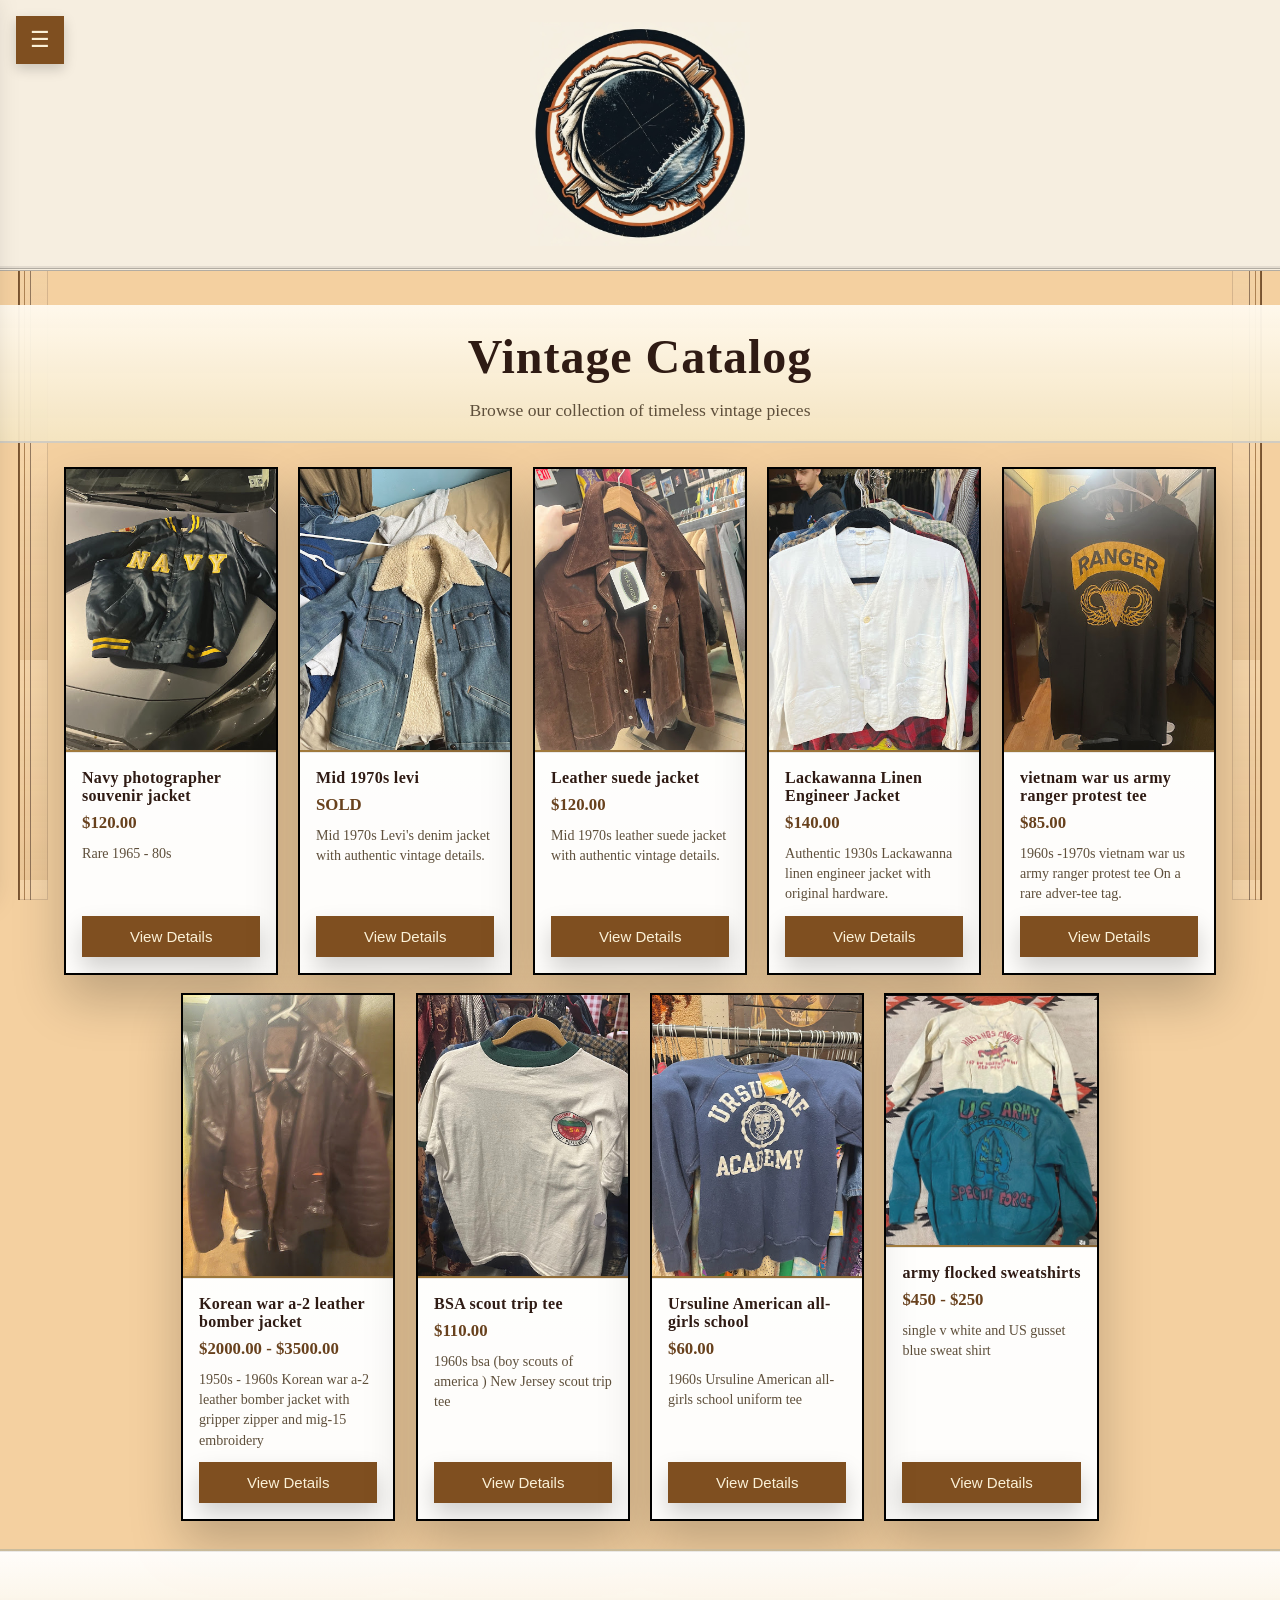
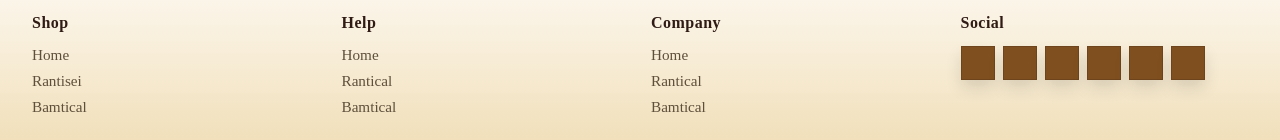
==== commit 22f259b5: "more detail touches" ====
--- a/catalog.html
+++ b/catalog.html
@@ -13,8 +13,8 @@
       width: 100vw;
       margin-left: -50vw;
       margin-right: -50vw;
-      padding: 28px min(6vw, 56px) 24px;
-      margin-bottom: 36px;
+      padding: 24px min(5vw, 48px) 20px;
+      margin-bottom: 24px;
       border-bottom: 2px solid rgba(0,0,0,.18);
       background: linear-gradient(180deg, rgba(255,250,239,.96), rgba(244,229,194,.95));
       text-align: center;
@@ -35,9 +35,31 @@
 
     .catalog-grid {
       display: grid;
-      grid-template-columns: repeat(5, minmax(180px, 1fr));
-      gap: 40px;
-      margin-bottom: 48px;
+      grid-template-columns: repeat(10, minmax(0, 1fr));
+      gap: 18px 20px;
+      align-items: stretch;
+      margin-bottom: 28px;
+    }
+
+    .catalog-item {
+      grid-column: span 2;
+      min-width: 0;
+    }
+
+    .catalog-item:nth-child(6) {
+      grid-column: 2 / span 2;
+    }
+
+    .catalog-item:nth-child(7) {
+      grid-column: 4 / span 2;
+    }
+
+    .catalog-item:nth-child(8) {
+      grid-column: 6 / span 2;
+    }
+
+    .catalog-item:nth-child(9) {
+      grid-column: 8 / span 2;
     }
 
     .catalog-item {
@@ -64,7 +86,7 @@
 
     .catalog-item-image {
       width: 100%;
-      aspect-ratio: 4 / 5;
+      aspect-ratio: 4 / 4.35;
       background: linear-gradient(135deg, #b88839 0%, #6c4422 100%);
       display: flex;
       align-items: center;
@@ -88,7 +110,7 @@
     .catalog-item-image.alt3 { background: linear-gradient(135deg, #9ac9a8 0%, #7ba3b6 100%); }
 
     .catalog-item-content {
-      padding: 18px;
+      padding: 16px;
       flex: 1;
       display: flex;
       flex-direction: column;
@@ -97,36 +119,36 @@
     }
 
     .catalog-item-title {
-      font-size: 1.12rem;
+      font-size: 1rem;
       font-weight: 700;
       color: var(--text);
       letter-spacing: 0.02em;
-      margin: 0 0 10px 0;
+      margin: 0 0 8px 0;
     }
 
     .catalog-item-price {
-      font-size: 1.25rem;
+      font-size: 1.05rem;
       font-weight: 700;
       color: var(--card2);
+      margin: 0 0 10px 0;
+    }
+
+    .catalog-item-description {
+      font-size: 0.88rem;
+      color: var(--muted);
       margin: 0 0 12px 0;
-    }
-
-    .catalog-item-description {
-      font-size: 0.95rem;
-      color: var(--muted);
-      margin: 0 0 16px 0;
-      line-height: 1.55;
+      line-height: 1.45;
       flex: 1;
     }
 
     .catalog-item-btn {
       width: 100%;
-      padding: 14px;
+      padding: 12px;
       border: none;
       background: var(--accent);
       color: var(--white);
       border-radius: 0;
-      font-size: 1rem;
+      font-size: 0.94rem;
       cursor: pointer;
       box-shadow: 0 12px 24px rgba(0,0,0,.18);
       transition: background 0.3s ease, transform 0.2s ease;
@@ -288,6 +310,21 @@
       background: var(--card2);
     }
 
+    @media (max-width: 1200px) {
+      .catalog-grid {
+        grid-template-columns: repeat(4, minmax(0, 1fr));
+        gap: 18px;
+      }
+
+      .catalog-item,
+      .catalog-item:nth-child(6),
+      .catalog-item:nth-child(7),
+      .catalog-item:nth-child(8),
+      .catalog-item:nth-child(9) {
+        grid-column: span 1;
+      }
+    }
+
     @media (max-width: 1080px) {
       .catalog-modal-dialog {
         grid-template-columns: 1fr;
@@ -298,8 +335,8 @@
 
     @media (max-width: 768px) {
       .catalog-grid {
-        grid-template-columns: repeat(auto-fill, minmax(180px, 1fr));
-        gap: 16px;
+        grid-template-columns: repeat(auto-fit, minmax(210px, 1fr));
+        gap: 18px;
       }
 
       .container {
@@ -331,10 +368,10 @@
   </style>
 </head>
 <body>
-  <header class="header">
-    <img src="imgs/logo2.png" alt="Vintage Shop Logo" class="logo">
+  <header class="header" data-animate="fade-up-soft" style="--enter-delay: 0.05s;">
+    <img src="imgs/logo2.png" alt="Vintage Shop Logo" class="logo" data-animate="zoom-in" style="--enter-delay: 0.12s;">
   </header>
-  <button id="menuToggle" class="menu-toggle" aria-label="Open navigation">☰</button>
+  <button id="menuToggle" class="menu-toggle" aria-label="Open navigation" data-animate="fade-right" style="--enter-delay: 0.14s;">☰</button>
 
   <aside id="sideNav" class="side-nav" aria-hidden="true">
     <button id="closeNav" class="close-nav" aria-label="Close navigation">×</button>
@@ -348,13 +385,13 @@
   <div id="navOverlay" class="nav-overlay" aria-hidden="true"></div>
 
   <main class="container">
-    <section class="catalog-header">
+    <section class="catalog-header" data-animate="fade-up-soft" style="--enter-delay: 0.22s;">
       <h1>Vintage Catalog</h1>
       <p>Browse our collection of timeless vintage pieces</p>
     </section>
 
     <section class="catalog-grid">
-      <article class="catalog-item">
+      <article class="catalog-item" data-animate="fade-up-soft" data-stagger>
         <div class="catalog-item-image">
           <img src="imgs/Jacket1.jpg" alt="Navy photographer souvenir jacket">
         </div>
@@ -366,7 +403,7 @@
         </div>
       </article>
 
-      <article class="catalog-item">
+      <article class="catalog-item" data-animate="fade-up-soft" data-stagger>
         <div class="catalog-item-image">
           <img src="imgs/Furjacket1.jpg" alt="Mid 1970s Levi denim jacket">
         </div>
@@ -378,7 +415,7 @@
         </div>
       </article>
 
-      <article class="catalog-item">
+      <article class="catalog-item" data-animate="fade-up-soft" data-stagger>
         <div class="catalog-item-image">
           <img src="imgs/Leather1.jpg" alt="Early 1970s leather suede jacket">
         </div>
@@ -390,7 +427,7 @@
         </div>
       </article>
 
-      <article class="catalog-item">
+      <article class="catalog-item" data-animate="fade-up-soft" data-stagger>
         <div class="catalog-item-image">
           <img src="imgs/Linen1.jpg" alt="1930s Lackawanna linen engineer jacket">
         </div>
@@ -402,7 +439,7 @@
         </div>
       </article>
 
-      <article class="catalog-item">
+      <article class="catalog-item" data-animate="fade-up-soft" data-stagger>
         <div class="catalog-item-image">
           <img src="imgs/Ranger1.jpg" alt="Vietnam War US Army Ranger protest tee">
         </div>
@@ -414,7 +451,7 @@
         </div>
       </article>
 
-      <article class="catalog-item">
+      <article class="catalog-item" data-animate="fade-up-soft" data-stagger>
         <div class="catalog-item-image">
           <img src="imgs/Bomber1.jpg" alt="Korean war a-2 leather bomber jacket">
         </div>
@@ -426,7 +463,7 @@
         </div>
       </article>
 
-      <article class="catalog-item">
+      <article class="catalog-item" data-animate="fade-up-soft" data-stagger>
         <div class="catalog-item-image">
           <img src="imgs/Scout1.jpg" alt="BSA scout trip tee">
         </div>
@@ -438,7 +475,7 @@
         </div>
       </article>
 
-      <article class="catalog-item">
+      <article class="catalog-item" data-animate="fade-up-soft" data-stagger>
         <div class="catalog-item-image">
           <img src="imgs/Girl1.jpg" alt="Ursuline American all-girls school">
         </div>
--- a/style.css
+++ b/style.css
@@ -19,6 +19,7 @@
   color: var(--text);
   display: flex;
   flex-direction: column;
+  position: relative;
 }
 
 * { box-sizing: border-box; }
@@ -29,6 +30,123 @@
   padding: 0;
   width: 100%;
   height: 100%;
+}
+
+body::before,
+body::after {
+  content: '';
+  position: fixed;
+  top: 0;
+  bottom: 0;
+  width: 30px;
+  pointer-events: none;
+  z-index: 0;
+  opacity: 0.85;
+  background-image:
+    linear-gradient(90deg, rgba(104, 65, 29, 0.96) 0 2px, transparent 2px 6px, rgba(127, 79, 32, 0.72) 6px 7px, transparent 7px 12px, rgba(47, 27, 20, 0.58) 12px 13px, transparent 13px 100%),
+    linear-gradient(180deg, rgba(255, 241, 215, 0.22), rgba(127, 79, 32, 0.08));
+  box-shadow: inset 0 0 0 1px rgba(47, 27, 20, 0.18);
+  background-size: 100% 100%, 100% 220px;
+  animation: sideRailPulse 6.5s ease-in-out infinite;
+}
+
+body::before {
+  left: clamp(18px, calc((100vw - min(95vw, 1240px)) / 2 * 0.55), 112px);
+}
+
+body::after {
+  right: clamp(18px, calc((100vw - min(95vw, 1240px)) / 2 * 0.55), 112px);
+  transform: scaleX(-1);
+}
+
+body.is-ready [data-animate] {
+  animation: pageReveal var(--enter-duration, 0.9s) cubic-bezier(0.22, 1, 0.36, 1) forwards;
+  animation-delay: var(--enter-delay, 0s);
+}
+
+[data-animate] {
+  opacity: 0;
+  transform: translate3d(0, var(--enter-offset-y, 28px), 0) scale(var(--enter-scale, 1));
+  will-change: opacity, transform;
+}
+
+[data-animate="fade-left"] {
+  --enter-offset-y: 0px;
+  transform: translate3d(36px, 0, 0) scale(1);
+}
+
+[data-animate="fade-right"] {
+  --enter-offset-y: 0px;
+  transform: translate3d(-36px, 0, 0) scale(1);
+}
+
+[data-animate="zoom-in"] {
+  --enter-offset-y: 18px;
+  --enter-scale: 0.94;
+}
+
+[data-animate="fade-up-soft"] {
+  --enter-offset-y: 18px;
+}
+
+@keyframes pageReveal {
+  from {
+    opacity: 0;
+    transform: translate3d(0, var(--enter-offset-y, 28px), 0) scale(var(--enter-scale, 1));
+  }
+
+  to {
+    opacity: 1;
+    transform: translate3d(0, 0, 0) scale(1);
+  }
+}
+
+@keyframes sideRailPulse {
+  0% {
+    background-position: 0 0, 0 0;
+    filter: saturate(0.96) brightness(0.98);
+  }
+
+  50% {
+    background-position: 0 0, 0 140px;
+    filter: saturate(1.08) brightness(1.06);
+  }
+
+  100% {
+    background-position: 0 0, 0 280px;
+    filter: saturate(0.96) brightness(0.98);
+  }
+}
+
+@media (prefers-reduced-motion: reduce) {
+  [data-animate] {
+    opacity: 1;
+    transform: none;
+    animation: none !important;
+    transition: none !important;
+  }
+
+  body::before,
+  body::after {
+    animation: none;
+    filter: none;
+  }
+}
+
+@media (max-width: 700px) {
+  body::before,
+  body::after {
+    width: 14px;
+    opacity: 0.65;
+  }
+
+  body::before {
+    left: 4px;
+  }
+
+  body::after {
+    right: 4px;
+  }
 }
 
 .header {
@@ -41,6 +159,8 @@
   background: linear-gradient(90deg, #f6eee0, #f6eee0);
   border-bottom: 3px double var(--border-dark);
   box-shadow: inset 0 -2px 0 rgba(0,0,0,.08);
+  position: relative;
+  z-index: 2;
 }
 
 .logo {
@@ -81,6 +201,7 @@
   padding: 34px 32px;
   transition: margin-left 0.28s ease;
   position: relative;
+  z-index: 1;
 }
 
 .container.nav-open {
@@ -197,11 +318,9 @@
   opacity: 1;
 }
 
-.slide-1 { background-color: #DAA520; }
-.slide-2 { background-color: #8B4513; }
-.slide-3 { background-color: #F5DEB3; }
-.slide-4 { background-color: #DEB887; }
-.slide-5 { background-color: #CD853F; }
+.slide-1 { background-image: url('imgs/Store1.jpg'); }
+.slide-2 { background-image: url('imgs/Store2.jpg'); }
+.slide-3 { background-image: url('imgs/Store3.jpg'); }
 .carousel-card.hero-promo {
   background-color: var(--card2);
 }
@@ -520,6 +639,7 @@
   right: 50%;
   margin-left: -50vw;
   margin-right: -50vw;
+  z-index: 2;
 }
 
 .footer-grid > div {
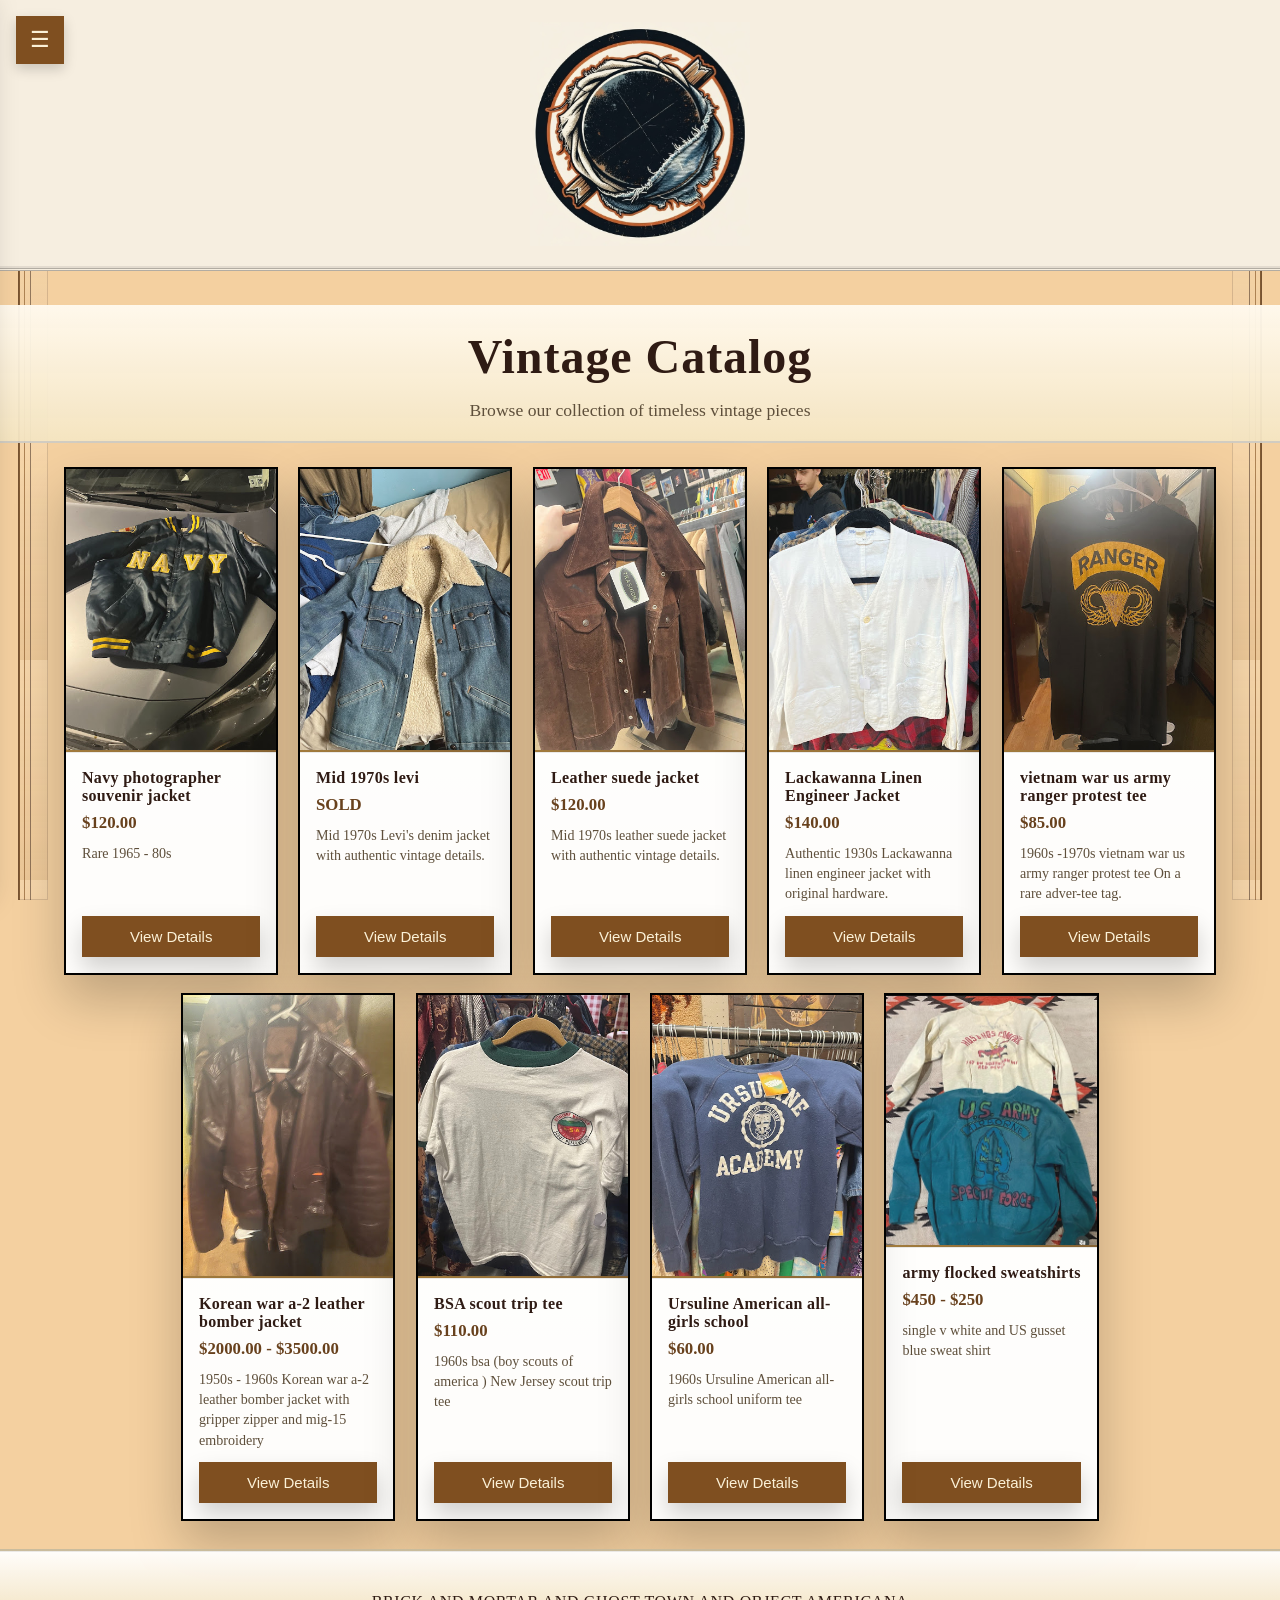
==== commit bc780e61: "final touches" ====
--- a/catalog.html
+++ b/catalog.html
@@ -287,6 +287,30 @@
       font-size: 0.98rem;
     }
 
+    .modal-contact-link {
+      display: inline-flex;
+      align-items: center;
+      justify-content: center;
+      width: 100%;
+      margin-top: 16px;
+      padding: 13px 16px;
+      border: 2px solid var(--card2);
+      background: transparent;
+      color: var(--card2);
+      text-decoration: none;
+      font-weight: 700;
+      letter-spacing: 0.08em;
+      text-transform: uppercase;
+      box-shadow: inset 0 0 0 1px rgba(255,255,255,.35);
+      transition: background 0.3s ease, color 0.3s ease, transform 0.2s ease;
+    }
+
+    .modal-contact-link:hover {
+      background: var(--card2);
+      color: var(--white);
+      transform: translateY(-1px);
+    }
+
     .modal-controls {
       display: flex;
       justify-content: space-between;
@@ -515,35 +539,13 @@
             <button class="modal-prev" type="button">Previous</button>
             <button class="modal-next" type="button">Next</button>
           </div>
+          <a class="modal-contact-link" href="contact.html">Contact Us About This Item</a>
         </div>
       </div>
     </div>
 
     <footer class="footer-grid">
-      <div>
-        <h4>Shop</h4>
-        <a href="#">Home</a>
-        <a href="#">Rantisei</a>
-        <a href="#">Bamtical</a>
-      </div>
-      <div>
-        <h4>Help</h4>
-        <a href="#">Home</a>
-        <a href="#">Rantical</a>
-        <a href="#">Bamtical</a>
-      </div>
-      <div>
-        <h4>Company</h4>
-        <a href="#">Home</a>
-        <a href="#">Rantical</a>
-        <a href="#">Bamtical</a>
-      </div>
-      <div>
-        <h4>Social</h4>
-        <div class="social-icons">
-          <span></span><span></span><span></span><span></span><span></span><span></span>
-        </div>
-      </div>
+        <p>Brick and mortar and ghost town and object americana</p>
     </footer>
   </main>
 
--- a/style.css
+++ b/style.css
@@ -223,19 +223,25 @@
 }
 
 .about-section {
-  display: flex;
-  justify-content: flex-start;
+  display: grid;
+  grid-template-columns: repeat(2, minmax(0, 1fr));
+  align-items: stretch;
+  gap: 28px;
   width: 100%;
-  margin: 32px 0;
+  max-width: 1240px;
+  margin: 32px auto;
 }
 
 .about-section.about-right {
-  justify-content: flex-end;
+  grid-template-areas: "image content";
+}
+
+#about {
+  grid-template-areas: "content image";
 }
 
 .about-content {
-  width: min(48%, 560px);
-  min-height: 240px;
+  min-height: 320px;
   background: linear-gradient(180deg, #f9f0d6 0%, #f1dec0 100%);
   border: 2px solid var(--border-dark);
   border-radius: 0;
@@ -243,10 +249,42 @@
   box-shadow: var(--shadow);
   position: relative;
   overflow: hidden;
+  display: flex;
+  flex-direction: column;
+  justify-content: center;
 }
 
 .about-section.about-right .about-content {
   background: linear-gradient(180deg, #ecd6b6 0%, #dcc09b 100%);
+  grid-area: content;
+}
+
+#about .about-content {
+  grid-area: content;
+}
+
+.about-image-panel {
+  min-height: 320px;
+  margin: 0;
+  border: 2px solid #000;
+  box-shadow: var(--shadow);
+  background: linear-gradient(180deg, rgba(255,255,255,0.78), rgba(233,212,172,0.9));
+  overflow: hidden;
+}
+
+#about .about-image-panel {
+  grid-area: image;
+}
+
+.about-section.about-right .about-image-panel {
+  grid-area: image;
+}
+
+.about-image-panel img {
+  display: block;
+  width: 100%;
+  height: 100%;
+  object-fit: cover;
 }
 
 .about-content::before {
@@ -285,11 +323,19 @@
 
 @media (max-width: 860px) {
   .about-section {
-    justify-content: center;
-  }
-
-  .about-content {
-    width: 100%;
+    grid-template-columns: 1fr;
+  }
+
+  .about-section.about-right {
+    grid-template-areas:
+      "image"
+      "content";
+  }
+
+  #about {
+    grid-template-areas:
+      "content"
+      "image";
   }
 }
 
@@ -625,6 +671,23 @@
   transform: translateY(-1px);
 }
 
+.site-note {
+  width: min(100%, 1240px);
+  margin: 8px auto 28px;
+  padding: 24px 28px;
+  border: 2px solid rgba(0,0,0,.22);
+  background: linear-gradient(180deg, rgba(255,248,232,.95), rgba(237,219,184,.96));
+  box-shadow: var(--shadow-soft);
+}
+
+.site-note p {
+  margin: 0;
+  color: var(--muted);
+  line-height: 1.8;
+  text-align: center;
+  font-size: 1rem;
+}
+
 .footer-grid {
   display: grid;
   grid-template-columns: repeat(4, minmax(0, 1fr));
@@ -644,6 +707,15 @@
 
 .footer-grid > div {
   padding: 18px 0 0;
+}
+
+.footer-grid p {
+  grid-column: 1 / -1;
+  margin: 0;
+  padding: 18px 0 0;
+  text-align: center;
+  letter-spacing: 0.04em;
+  text-transform: uppercase;
 }
 
 .footer-grid h4 {
